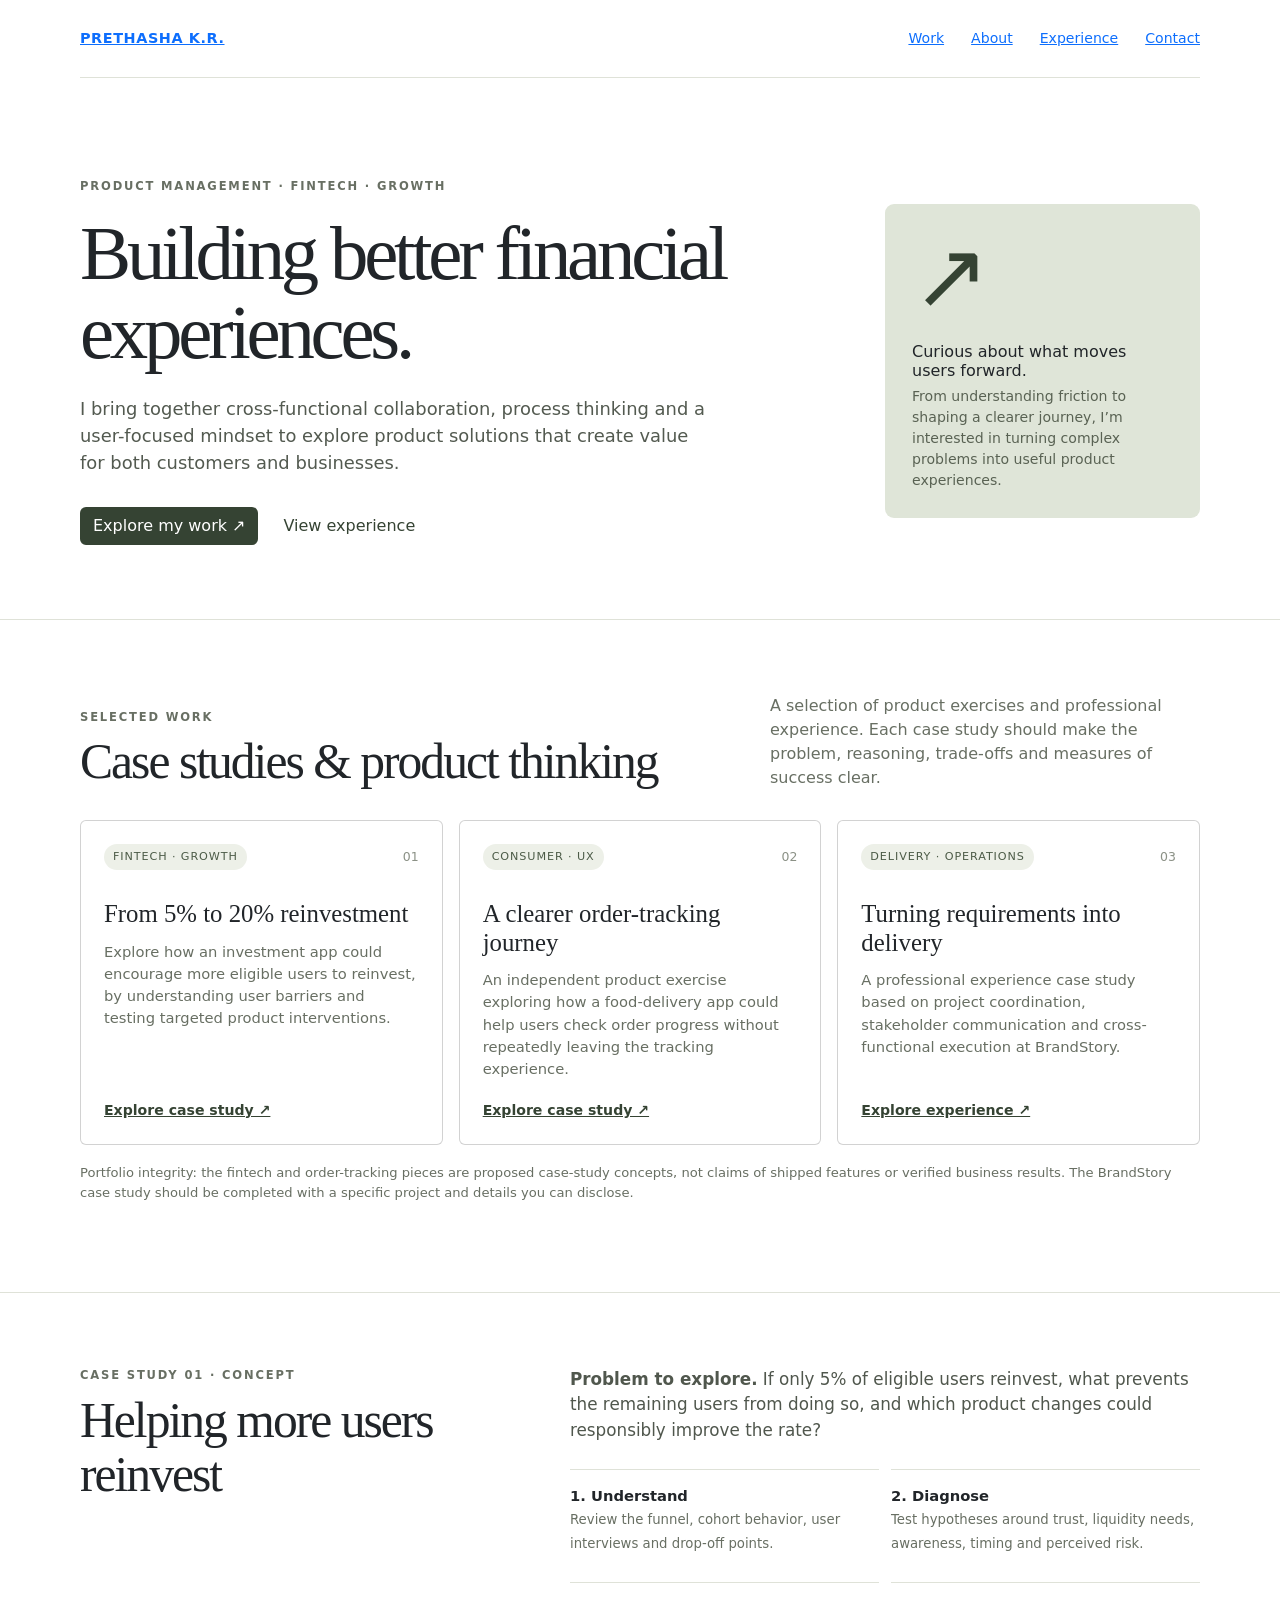
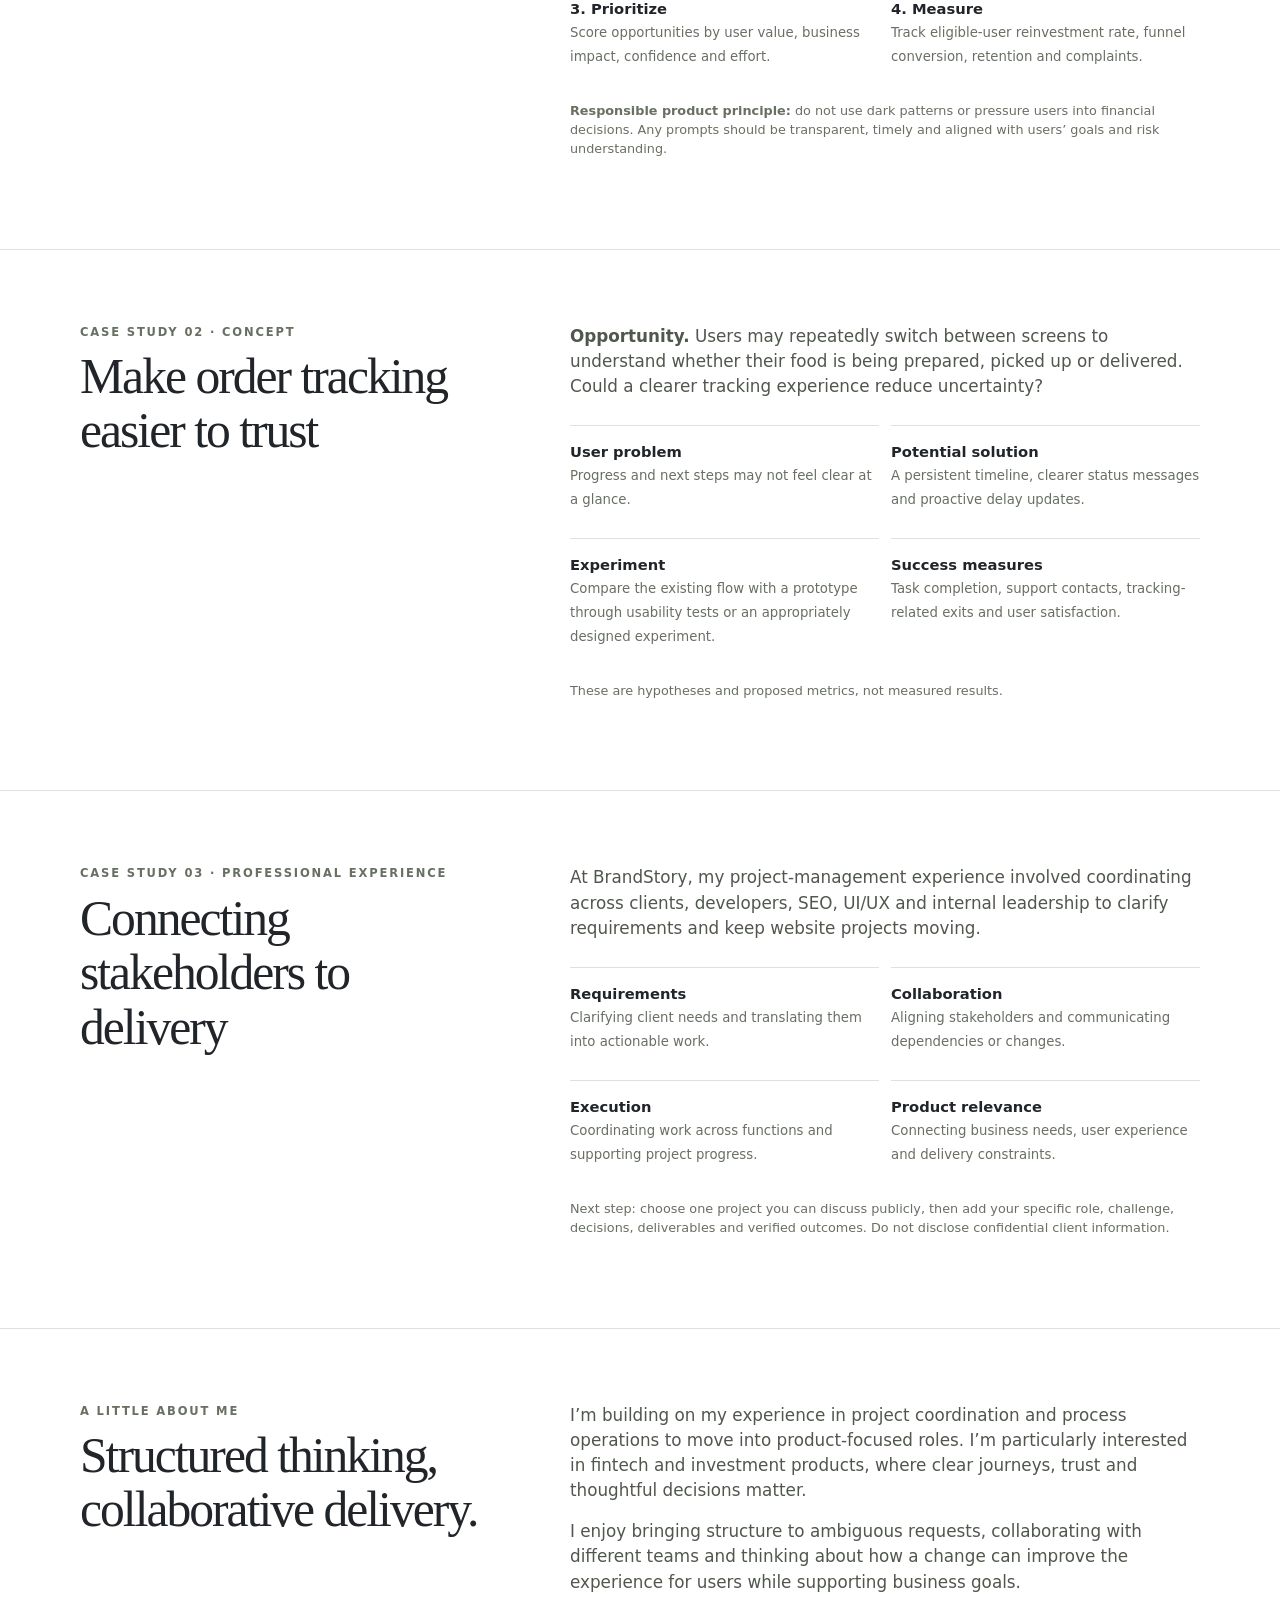
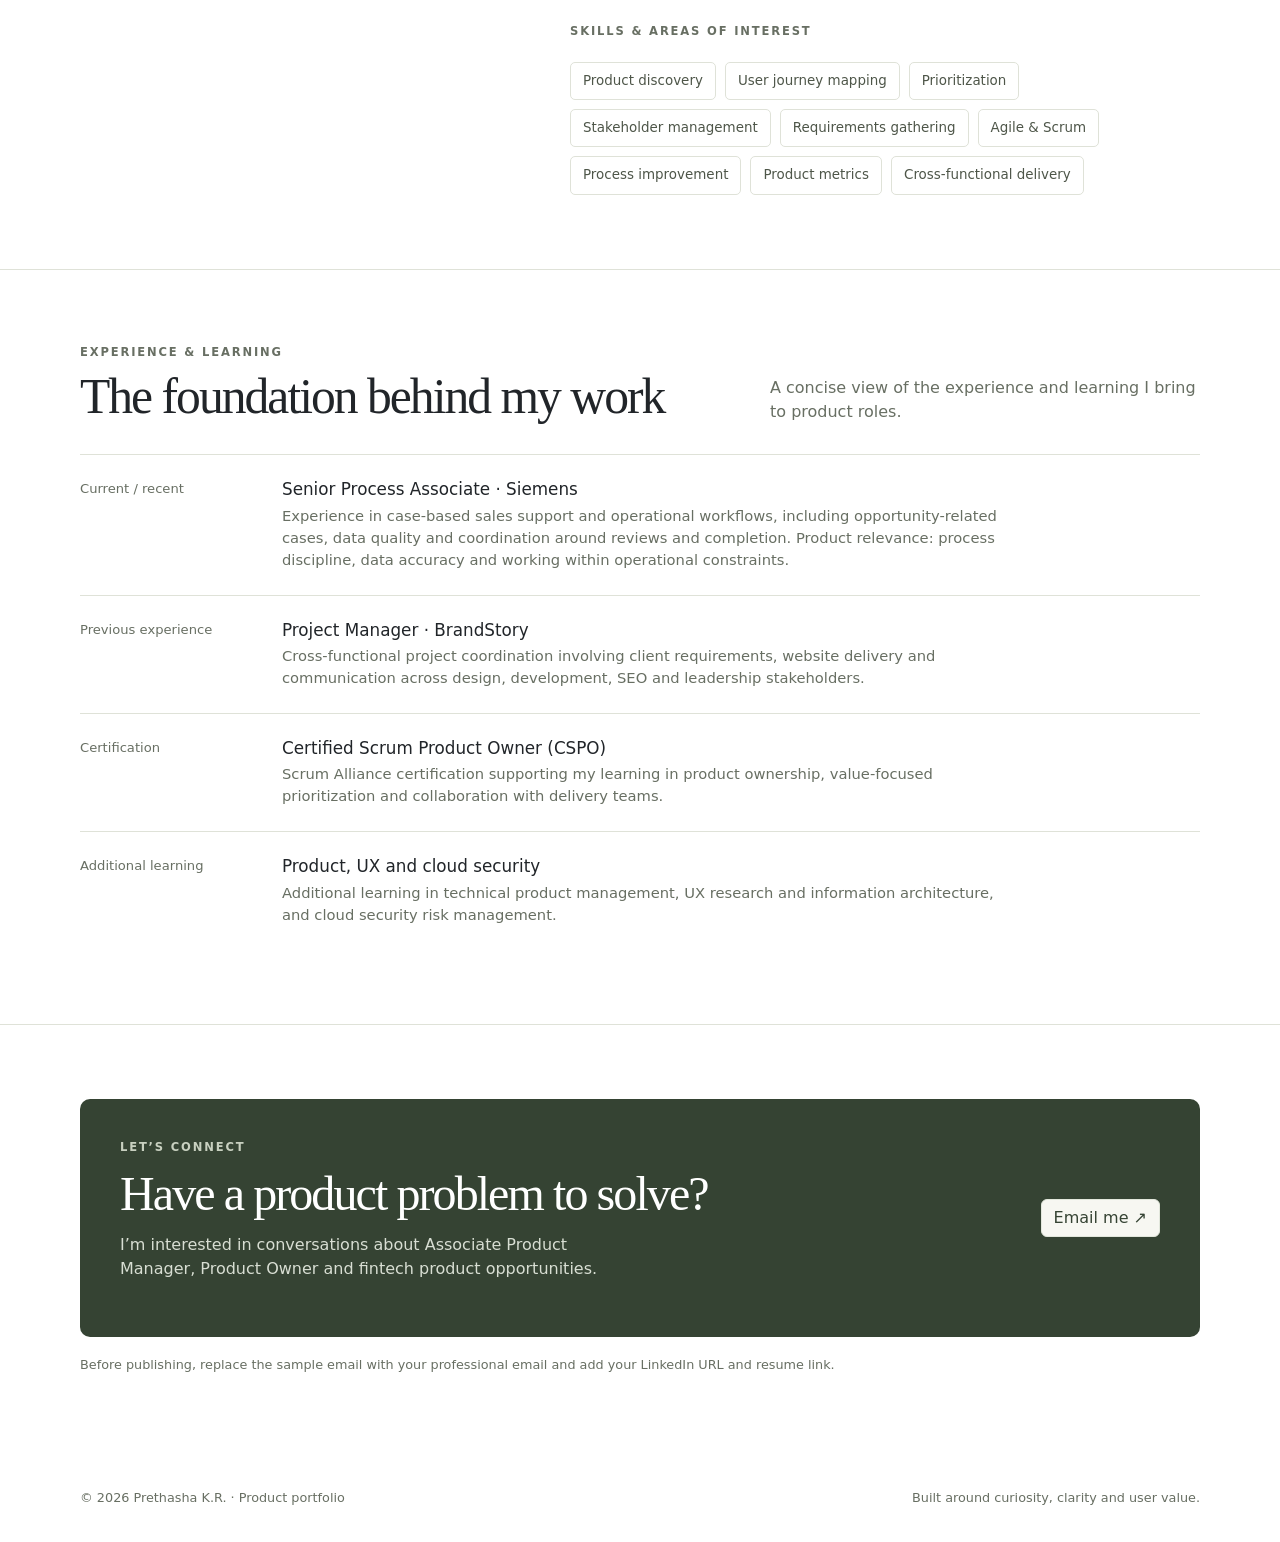
==== index.html @ d4b48f8a "Bootstrap Addition" ====
<!doctype html>
<html lang="en">
<head>
<meta charset="utf-8"><meta name="viewport" content="width=device-width, initial-scale=1">
<meta name="description" content="Prethasha K.R. — Product Management portfolio focused on fintech, investment experiences, and cross-functional delivery.">
<title>K R Prethasha - Product Portfolio</title>
<style>
:root{--paper:#f7f7f2;--ink:#22271f;--muted:#686f63;--line:#dfe2d8;--sage:#dfe5d8;--deep:#354333;--white:#fff;--serif:Georgia,'Times New Roman',serif;--sans:Inter,ui-sans-serif,system-ui,-apple-system,BlinkMacSystemFont,'Segoe UI',sans-serif}
*{box-sizing:border-box}html{scroll-behavior:smooth}body{margin:0;background:var(--paper);color:var(--ink);font-family:var(--sans);line-height:1.6}a{color:inherit;text-decoration:none}.wrap{width:min(1120px,calc(100% - 40px));margin:auto}.nav{height:78px;display:flex;align-items:center;justify-content:space-between;border-bottom:1px solid var(--line)}.brand{font-weight:750;letter-spacing:.04em;font-size:.9rem}.navlinks{display:flex;gap:27px;color:var(--muted);font-size:.88rem}.navlinks a:hover,.textlink:hover{color:var(--deep)}.eyebrow{text-transform:uppercase;letter-spacing:.16em;font-size:.72rem;font-weight:700;color:var(--muted)}.hero{padding:100px 0 74px;display:grid;grid-template-columns:1.4fr .6fr;gap:70px;align-items:center}.hero h1{font-family:var(--serif);font-size:clamp(3rem,6vw,5.6rem);line-height:1.02;letter-spacing:-.055em;font-weight:500;margin:20px 0 24px;max-width:760px}.hero p{font-size:1.12rem;max-width:630px;color:#535a50}.actions{display:flex;gap:12px;flex-wrap:wrap;margin-top:30px}.btn{display:inline-flex;align-items:center;gap:10px;padding:12px 17px;border-radius:5px;border:1px solid var(--deep);font-size:.9rem;font-weight:650}.btn.primary{background:var(--deep);color:white}.btn.secondary{color:var(--deep)}.hero-card{background:var(--sage);padding:27px;border-radius:9px;min-height:270px;display:flex;flex-direction:column;justify-content:space-between}.hero-card .symbol{font-family:var(--serif);font-size:5.8rem;line-height:1;color:var(--deep)}.hero-card h3{font-size:1rem;margin:18px 0 5px}.hero-card p{font-size:.88rem;margin:0;color:#596253}.section{padding:74px 0;border-top:1px solid var(--line)}.section-head{display:flex;justify-content:space-between;align-items:end;gap:30px;margin-bottom:30px}.section h2{font-family:var(--serif);font-size:clamp(2rem,4vw,3.1rem);font-weight:500;letter-spacing:-.04em;line-height:1.1;margin:9px 0 0}.section-intro{max-width:430px;color:var(--muted);margin:0}.cards{display:grid;grid-template-columns:repeat(3,1fr);gap:16px}.card{background:var(--white);border:1px solid var(--line);border-radius:8px;padding:23px;display:flex;flex-direction:column;min-height:300px}.card-top{display:flex;justify-content:space-between;align-items:center;gap:10px}.pill{font-size:.7rem;text-transform:uppercase;letter-spacing:.08em;border-radius:99px;padding:5px 9px;background:#edf0e8;color:#4c5b47}.number{font-size:.78rem;color:#8b9186}.card h3{font-family:var(--serif);font-size:1.55rem;line-height:1.15;font-weight:500;margin:30px 0 12px}.card p{font-size:.92rem;color:var(--muted);margin:0 0 20px}.card .textlink{margin-top:auto;font-size:.88rem;font-weight:700;color:var(--deep)}.note{margin-top:18px;color:var(--muted);font-size:.82rem}.about-grid{display:grid;grid-template-columns:.8fr 1.2fr;gap:70px}.about-copy{font-size:1.05rem;color:#50574d;max-width:700px}.strengths{display:grid;grid-template-columns:repeat(2,1fr);gap:12px;margin-top:26px}.strength{border-top:1px solid var(--line);padding:15px 0}.strength strong{display:block;font-size:.92rem}.strength span{font-size:.83rem;color:var(--muted)}.timeline{display:grid;grid-template-columns:180px 1fr;gap:22px;padding:24px 0;border-top:1px solid var(--line)}.timeline .when{font-size:.82rem;color:var(--muted)}.timeline h3{margin:0 0 5px;font-size:1.05rem}.timeline p{margin:0;color:var(--muted);font-size:.92rem;max-width:720px}.skills{display:flex;flex-wrap:wrap;gap:9px;margin-top:22px}.skill{border:1px solid var(--line);padding:8px 12px;border-radius:5px;background:#fff;font-size:.84rem;color:#4e5649}.contact{background:var(--deep);color:#fff;border-radius:10px;padding:40px;display:flex;align-items:center;justify-content:space-between;gap:25px}.contact .eyebrow{color:#c8d0c0}.contact h2{font-family:var(--serif);font-weight:500;font-size:clamp(2rem,4vw,3rem);line-height:1.1;margin:12px 0}.contact p{color:#d8ded3;max-width:500px}.contact .btn{border-color:#e2e7dc;color:var(--deep);background:#f7f7f2;white-space:nowrap}.footer{display:flex;justify-content:space-between;gap:20px;padding:24px 0 35px;color:var(--muted);font-size:.8rem}.disclaimer{font-size:.8rem;color:var(--muted);margin-top:18px}.mobile-only{display:none}
@media(max-width:800px){.navlinks{gap:13px;font-size:.78rem}.hero{grid-template-columns:1fr;gap:30px;padding:70px 0 55px}.hero-card{min-height:210px}.cards{grid-template-columns:1fr}.card{min-height:240px}.section-head{display:block}.section-intro{margin-top:14px}.about-grid{grid-template-columns:1fr;gap:20px}.timeline{grid-template-columns:1fr;gap:6px}.contact{align-items:flex-start;flex-direction:column;padding:28px}.footer{flex-direction:column}.navlinks a:nth-child(3){display:none}}
@media(max-width:480px){.wrap{width:min(100% - 28px,1120px)}.nav{height:66px}.brand{font-size:.78rem}.navlinks{gap:10px}.navlinks a{font-size:.73rem}.hero h1{font-size:3.2rem}.strengths{grid-template-columns:1fr}.section{padding:55px 0}.hero{padding-top:55px}}
</style>
  <link
  href="https://cdn.jsdelivr.net/npm/bootstrap@5.3.8/dist/css/bootstrap.min.css"
  rel="stylesheet"
>
</head>
<body>
<header class="wrap nav"><a class="brand" href="#home">PRETHASHA K.R.</a><nav class="navlinks" aria-label="Main navigation"><a href="#work">Work</a><a href="#about">About</a><a href="#experience">Experience</a><a href="#contact">Contact</a></nav></header>
<main>
<section class="wrap hero" id="home"><div><div class="eyebrow">Product Management · Fintech · Growth</div><h1>Building better financial experiences.</h1><p>I bring together cross-functional collaboration, process thinking and a user-focused mindset to explore product solutions that create value for both customers and businesses.</p><div class="actions"><a class="btn primary" href="#work">Explore my work <span aria-hidden="true">↗</span></a><a class="btn secondary" href="#experience">View experience</a></div></div><aside class="hero-card"><div class="symbol" aria-hidden="true">↗</div><div><h3>Curious about what moves users forward.</h3><p>From understanding friction to shaping a clearer journey, I’m interested in turning complex problems into useful product experiences.</p></div></aside></section>
<section class="section" id="work"><div class="wrap"><div class="section-head"><div><div class="eyebrow">Selected work</div><h2>Case studies & product thinking</h2></div><p class="section-intro">A selection of product exercises and professional experience. Each case study should make the problem, reasoning, trade-offs and measures of success clear.</p></div><div class="cards">
<article class="card"><div class="card-top"><span class="pill">Fintech · Growth</span><span class="number">01</span></div><h3>From 5% to 20% reinvestment</h3><p>Explore how an investment app could encourage more eligible users to reinvest, by understanding user barriers and testing targeted product interventions.</p><a class="textlink" href="#fintech-case">Explore case study ↗</a></article>
<article class="card"><div class="card-top"><span class="pill">Consumer · UX</span><span class="number">02</span></div><h3>A clearer order-tracking journey</h3><p>An independent product exercise exploring how a food-delivery app could help users check order progress without repeatedly leaving the tracking experience.</p><a class="textlink" href="#swiggy-case">Explore case study ↗</a></article>
<article class="card"><div class="card-top"><span class="pill">Delivery · Operations</span><span class="number">03</span></div><h3>Turning requirements into delivery</h3><p>A professional experience case study based on project coordination, stakeholder communication and cross-functional execution at BrandStory.</p><a class="textlink" href="#brandstory-case">Explore experience ↗</a></article>
</div><p class="note">Portfolio integrity: the fintech and order-tracking pieces are proposed case-study concepts, not claims of shipped features or verified business results. The BrandStory case study should be completed with a specific project and details you can disclose.</p></div></section>
<section class="section" id="fintech-case"><div class="wrap about-grid"><div><div class="eyebrow">Case study 01 · Concept</div><h2>Helping more users reinvest</h2></div><div><p class="about-copy"><strong>Problem to explore.</strong> If only 5% of eligible users reinvest, what prevents the remaining users from doing so, and which product changes could responsibly improve the rate?</p><div class="strengths"><div class="strength"><strong>1. Understand</strong><span>Review the funnel, cohort behavior, user interviews and drop-off points.</span></div><div class="strength"><strong>2. Diagnose</strong><span>Test hypotheses around trust, liquidity needs, awareness, timing and perceived risk.</span></div><div class="strength"><strong>3. Prioritize</strong><span>Score opportunities by user value, business impact, confidence and effort.</span></div><div class="strength"><strong>4. Measure</strong><span>Track eligible-user reinvestment rate, funnel conversion, retention and complaints.</span></div></div><p class="disclaimer"><strong>Responsible product principle:</strong> do not use dark patterns or pressure users into financial decisions. Any prompts should be transparent, timely and aligned with users’ goals and risk understanding.</p></div></div></section>
<section class="section" id="swiggy-case"><div class="wrap about-grid"><div><div class="eyebrow">Case study 02 · Concept</div><h2>Make order tracking easier to trust</h2></div><div><p class="about-copy"><strong>Opportunity.</strong> Users may repeatedly switch between screens to understand whether their food is being prepared, picked up or delivered. Could a clearer tracking experience reduce uncertainty?</p><div class="strengths"><div class="strength"><strong>User problem</strong><span>Progress and next steps may not feel clear at a glance.</span></div><div class="strength"><strong>Potential solution</strong><span>A persistent timeline, clearer status messages and proactive delay updates.</span></div><div class="strength"><strong>Experiment</strong><span>Compare the existing flow with a prototype through usability tests or an appropriately designed experiment.</span></div><div class="strength"><strong>Success measures</strong><span>Task completion, support contacts, tracking-related exits and user satisfaction.</span></div></div><p class="disclaimer">These are hypotheses and proposed metrics, not measured results.</p></div></div></section>
<section class="section" id="brandstory-case"><div class="wrap about-grid"><div><div class="eyebrow">Case study 03 · Professional experience</div><h2>Connecting stakeholders to delivery</h2></div><div><p class="about-copy">At BrandStory, my project-management experience involved coordinating across clients, developers, SEO, UI/UX and internal leadership to clarify requirements and keep website projects moving.</p><div class="strengths"><div class="strength"><strong>Requirements</strong><span>Clarifying client needs and translating them into actionable work.</span></div><div class="strength"><strong>Collaboration</strong><span>Aligning stakeholders and communicating dependencies or changes.</span></div><div class="strength"><strong>Execution</strong><span>Coordinating work across functions and supporting project progress.</span></div><div class="strength"><strong>Product relevance</strong><span>Connecting business needs, user experience and delivery constraints.</span></div></div><p class="disclaimer">Next step: choose one project you can discuss publicly, then add your specific role, challenge, decisions, deliverables and verified outcomes. Do not disclose confidential client information.</p></div></div></section>
<section class="section" id="about"><div class="wrap about-grid"><div><div class="eyebrow">A little about me</div><h2>Structured thinking, collaborative delivery.</h2></div><div><p class="about-copy">I’m building on my experience in project coordination and process operations to move into product-focused roles. I’m particularly interested in fintech and investment products, where clear journeys, trust and thoughtful decisions matter.</p><p class="about-copy">I enjoy bringing structure to ambiguous requests, collaborating with different teams and thinking about how a change can improve the experience for users while supporting business goals.</p><div class="eyebrow" style="margin-top:28px">Skills & areas of interest</div><div class="skills"><span class="skill">Product discovery</span><span class="skill">User journey mapping</span><span class="skill">Prioritization</span><span class="skill">Stakeholder management</span><span class="skill">Requirements gathering</span><span class="skill">Agile & Scrum</span><span class="skill">Process improvement</span><span class="skill">Product metrics</span><span class="skill">Cross-functional delivery</span></div></div></div></section>
<section class="section" id="experience"><div class="wrap"><div class="section-head"><div><div class="eyebrow">Experience & learning</div><h2>The foundation behind my work</h2></div><p class="section-intro">A concise view of the experience and learning I bring to product roles.</p></div><div class="timeline"><div class="when">Current / recent</div><div><h3>Senior Process Associate · Siemens</h3><p>Experience in case-based sales support and operational workflows, including opportunity-related cases, data quality and coordination around reviews and completion. Product relevance: process discipline, data accuracy and working within operational constraints.</p></div></div><div class="timeline"><div class="when">Previous experience</div><div><h3>Project Manager · BrandStory</h3><p>Cross-functional project coordination involving client requirements, website delivery and communication across design, development, SEO and leadership stakeholders.</p></div></div><div class="timeline"><div class="when">Certification</div><div><h3>Certified Scrum Product Owner (CSPO)</h3><p>Scrum Alliance certification supporting my learning in product ownership, value-focused prioritization and collaboration with delivery teams.</p></div></div><div class="timeline"><div class="when">Additional learning</div><div><h3>Product, UX and cloud security</h3><p>Additional learning in technical product management, UX research and information architecture, and cloud security risk management.</p></div></div></div></section>
<section class="section" id="contact"><div class="wrap"><div class="contact"><div><div class="eyebrow">Let’s connect</div><h2>Have a product problem to solve?</h2><p>I’m interested in conversations about Associate Product Manager, Product Owner and fintech product opportunities.</p></div><a class="btn" href="mailto:YOUR.EMAIL@example.com">Email me ↗</a></div><p class="disclaimer">Before publishing, replace the sample email with your professional email and add your LinkedIn URL and resume link.</p></div></section>
</main><footer class="wrap footer"><span>© 2026 Prethasha K.R. · Product portfolio</span><span>Built around curiosity, clarity and user value.</span></footer>
<script src="https://cdn.jsdelivr.net/npm/bootstrap@5.3.8/dist/js/bootstrap.bundle.min.js"></script>
</body></html>
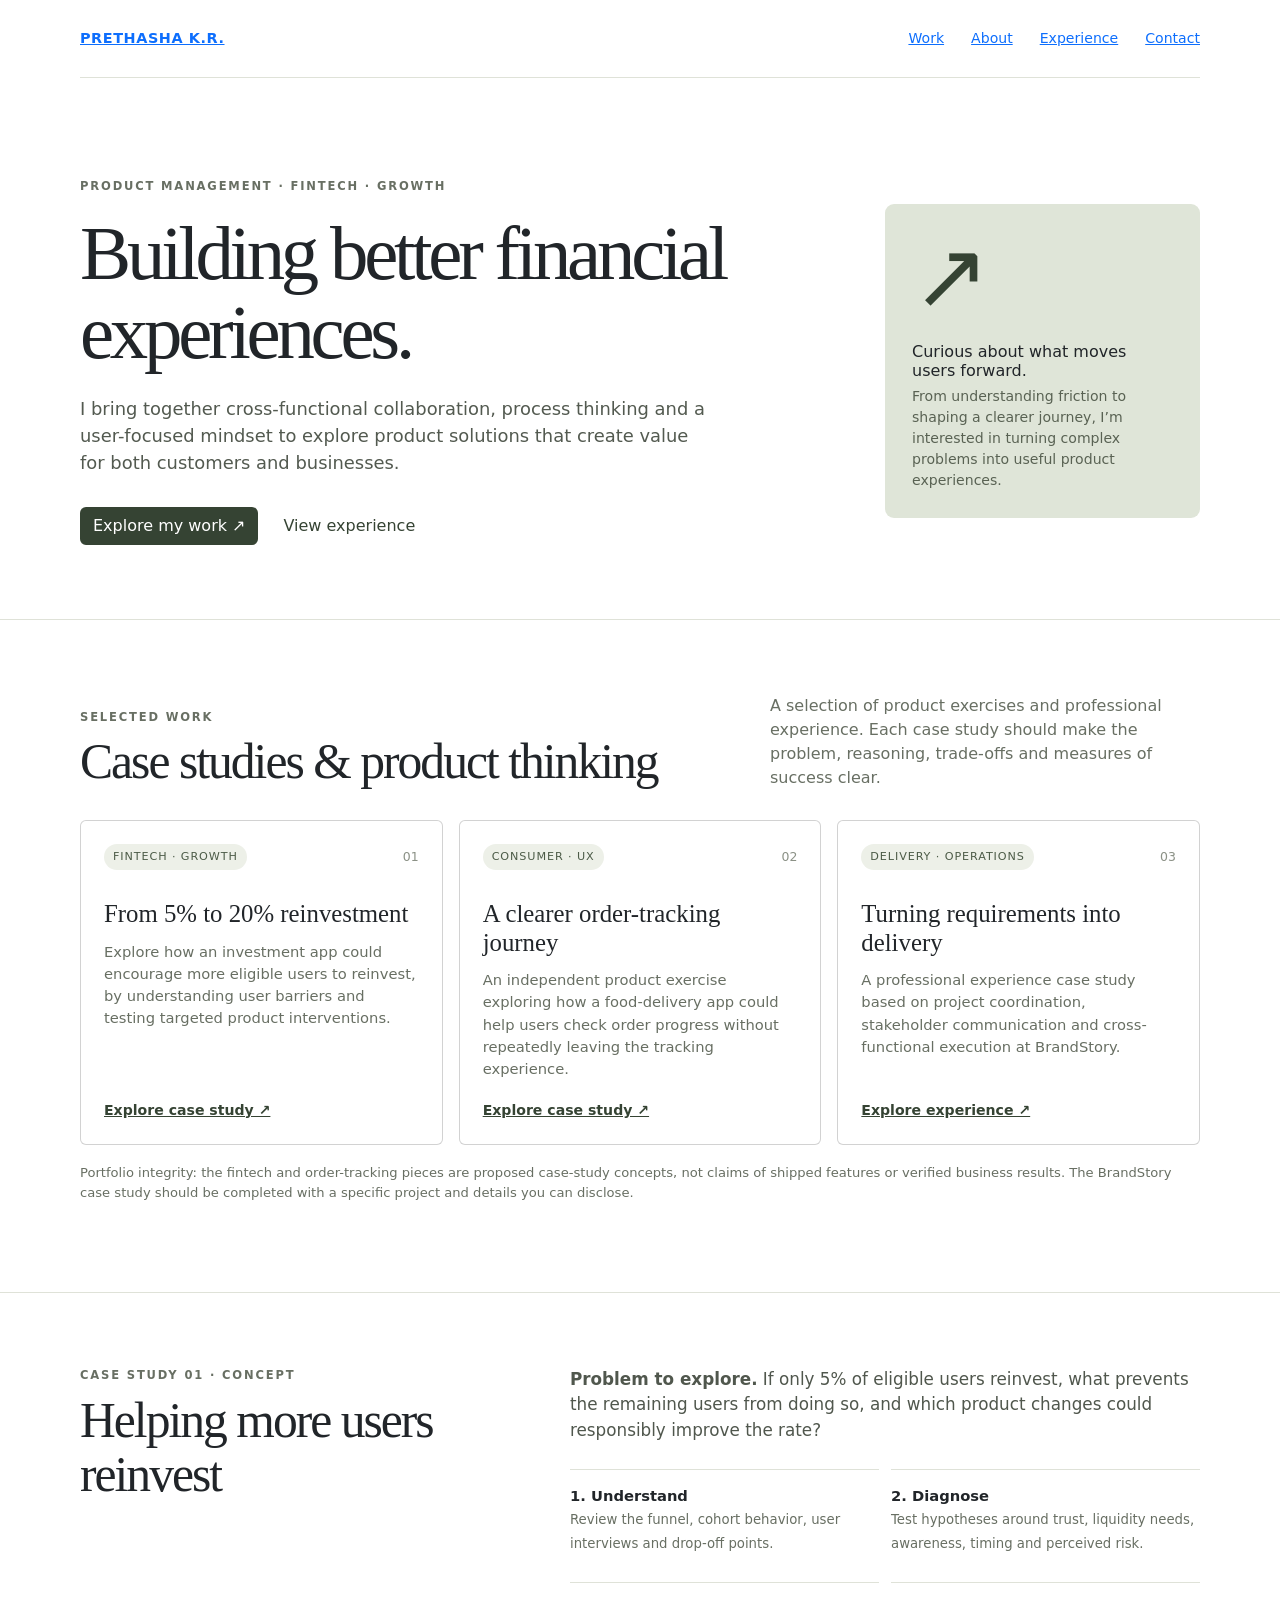
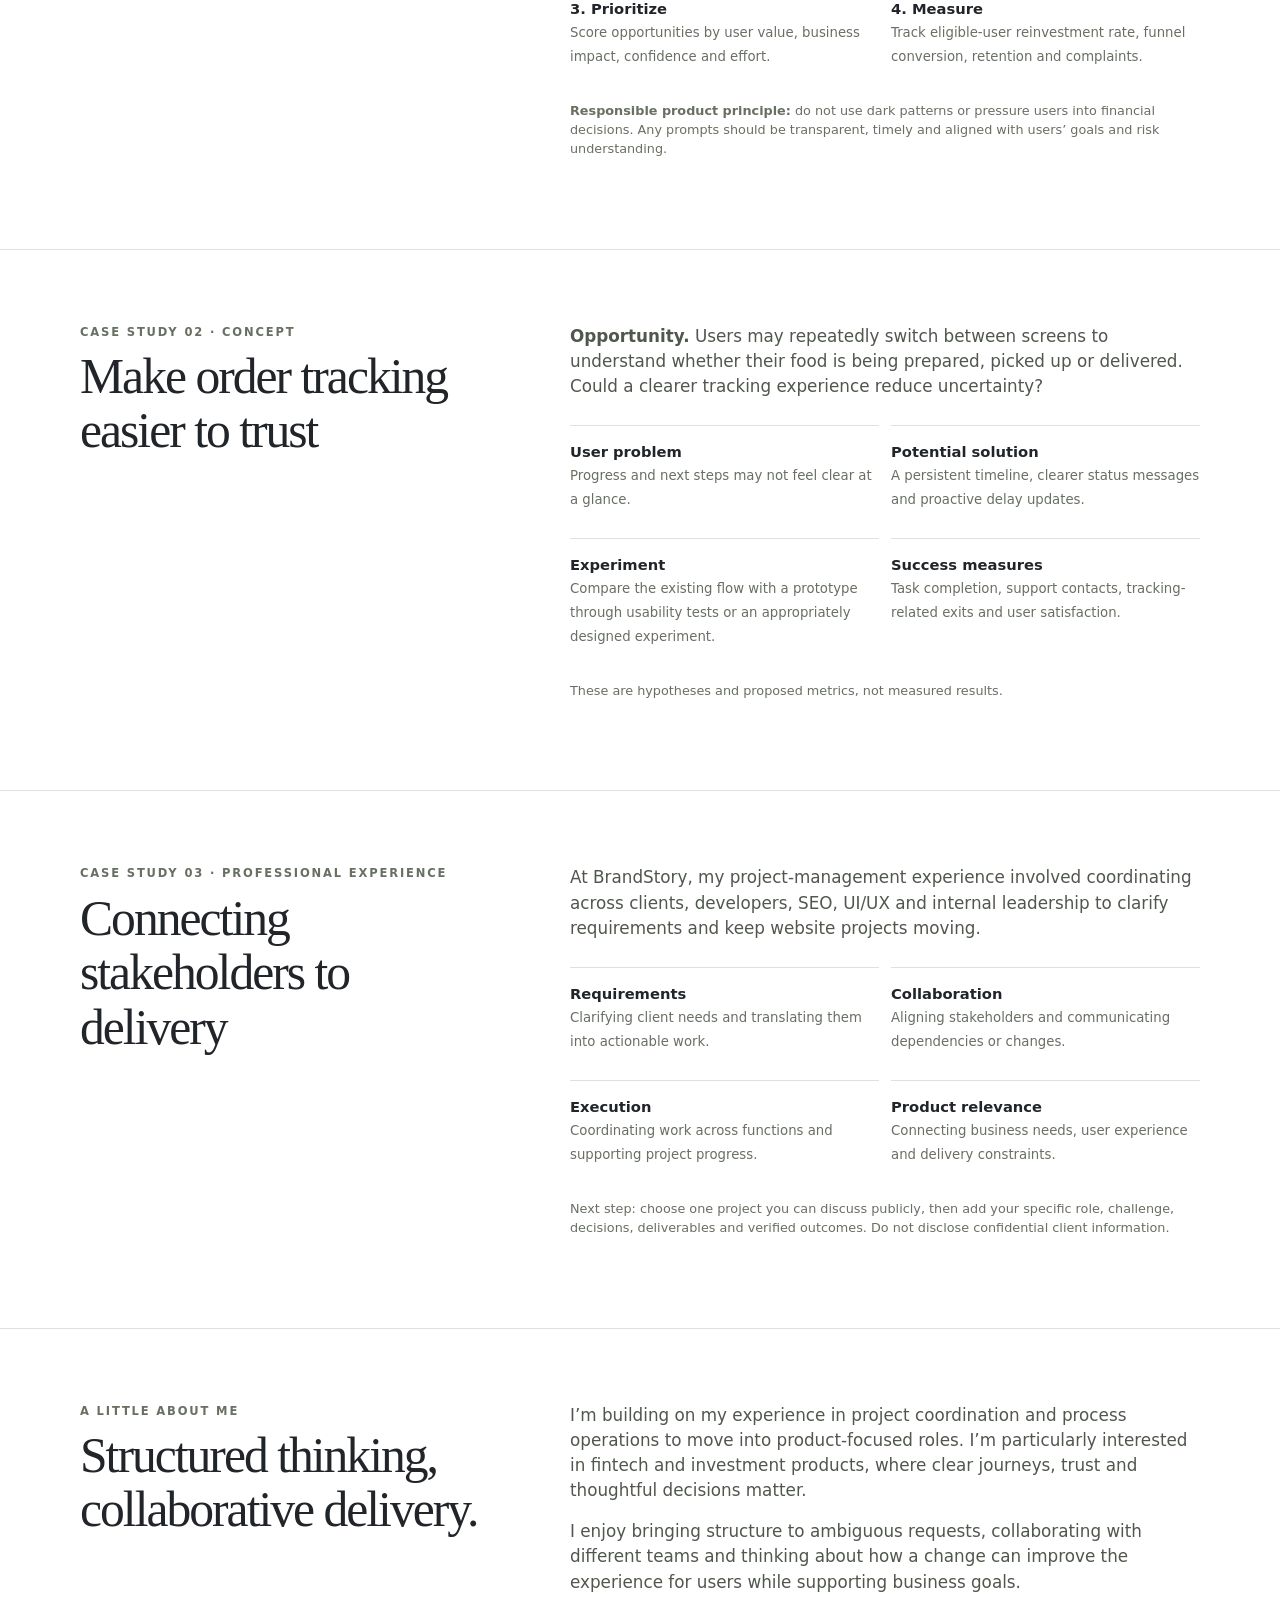
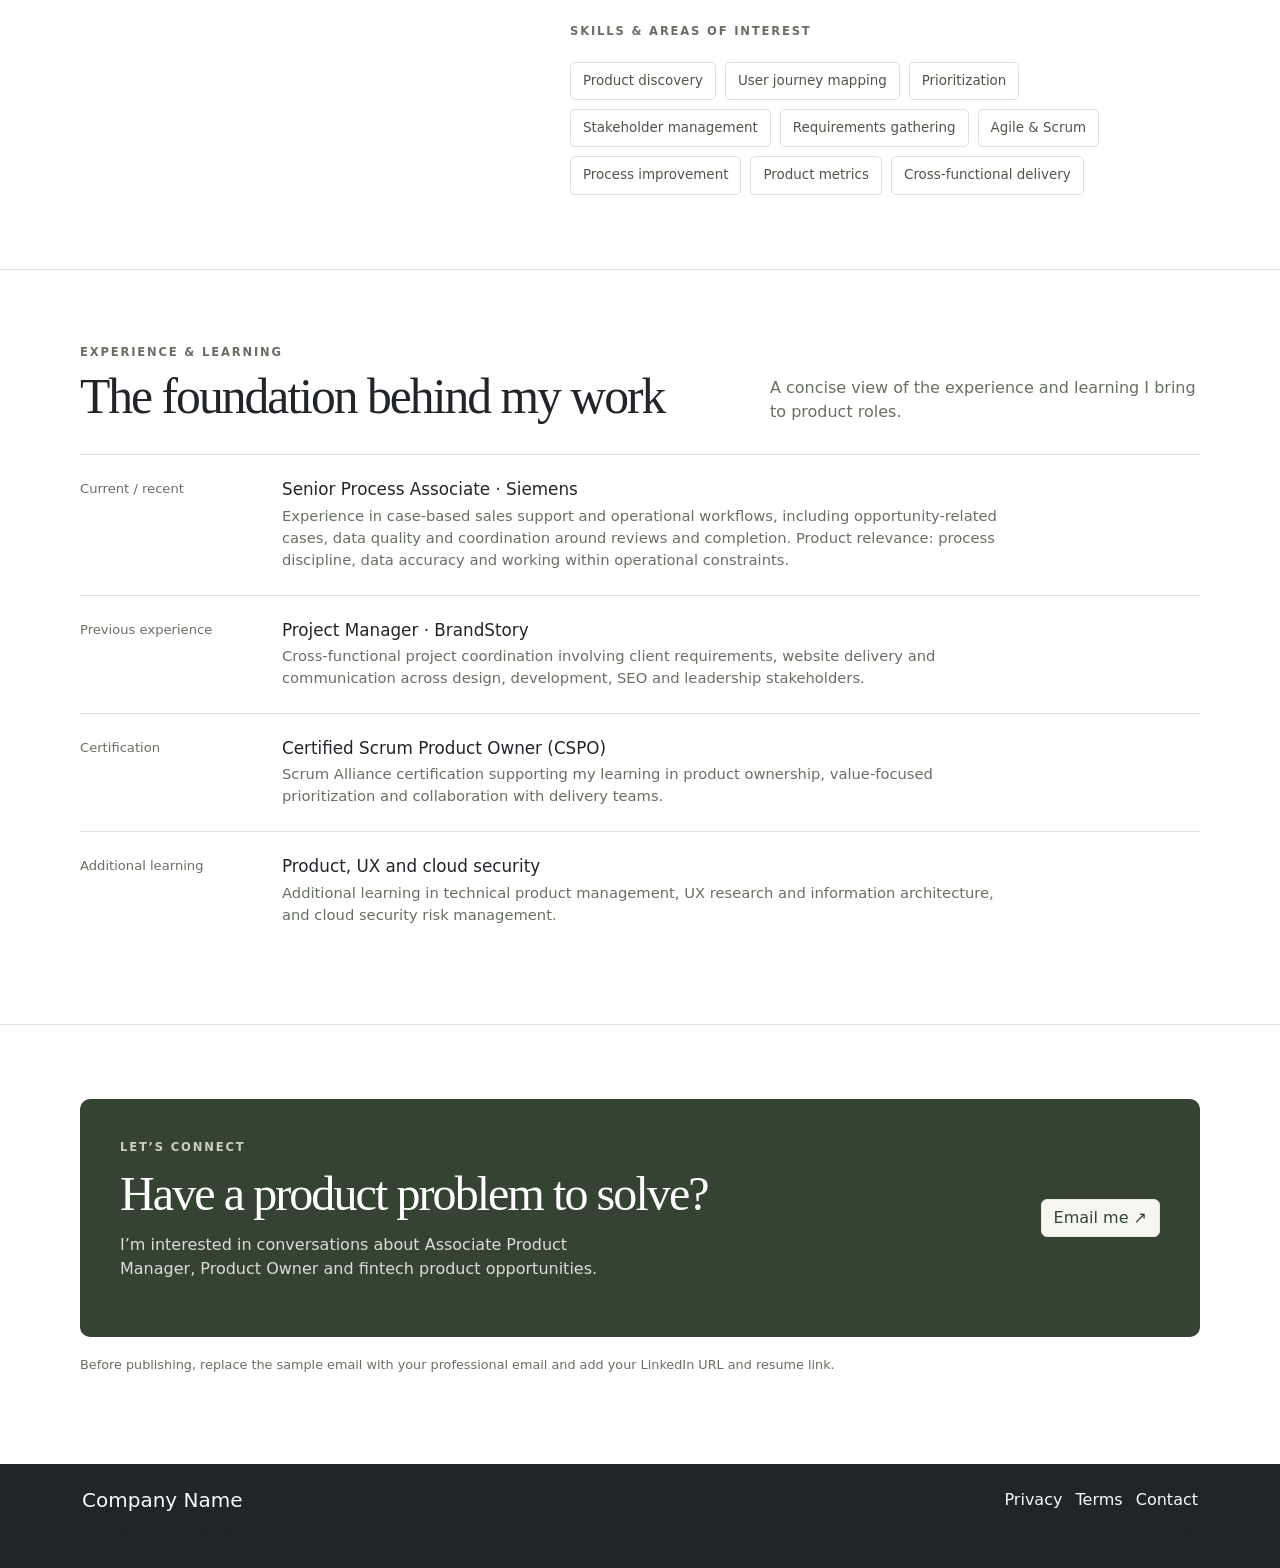
==== commit 8c5170ad: "Foot Addition" ====
--- a/index.html
+++ b/index.html
@@ -2,7 +2,7 @@
 <html lang="en">
 <head>
 <meta charset="utf-8"><meta name="viewport" content="width=device-width, initial-scale=1">
-<meta name="description" content="Prethasha K.R. — Product Management portfolio focused on fintech, investment experiences, and cross-functional delivery.">
+<meta name="description" content="Prethasha K.R. — Product Management portfolio focused on product improvement.">
 <title>K R Prethasha - Product Portfolio</title>
 <style>
 :root{--paper:#f7f7f2;--ink:#22271f;--muted:#686f63;--line:#dfe2d8;--sage:#dfe5d8;--deep:#354333;--white:#fff;--serif:Georgia,'Times New Roman',serif;--sans:Inter,ui-sans-serif,system-ui,-apple-system,BlinkMacSystemFont,'Segoe UI',sans-serif}
@@ -30,6 +30,26 @@
 <section class="section" id="about"><div class="wrap about-grid"><div><div class="eyebrow">A little about me</div><h2>Structured thinking, collaborative delivery.</h2></div><div><p class="about-copy">I’m building on my experience in project coordination and process operations to move into product-focused roles. I’m particularly interested in fintech and investment products, where clear journeys, trust and thoughtful decisions matter.</p><p class="about-copy">I enjoy bringing structure to ambiguous requests, collaborating with different teams and thinking about how a change can improve the experience for users while supporting business goals.</p><div class="eyebrow" style="margin-top:28px">Skills & areas of interest</div><div class="skills"><span class="skill">Product discovery</span><span class="skill">User journey mapping</span><span class="skill">Prioritization</span><span class="skill">Stakeholder management</span><span class="skill">Requirements gathering</span><span class="skill">Agile & Scrum</span><span class="skill">Process improvement</span><span class="skill">Product metrics</span><span class="skill">Cross-functional delivery</span></div></div></div></section>
 <section class="section" id="experience"><div class="wrap"><div class="section-head"><div><div class="eyebrow">Experience & learning</div><h2>The foundation behind my work</h2></div><p class="section-intro">A concise view of the experience and learning I bring to product roles.</p></div><div class="timeline"><div class="when">Current / recent</div><div><h3>Senior Process Associate · Siemens</h3><p>Experience in case-based sales support and operational workflows, including opportunity-related cases, data quality and coordination around reviews and completion. Product relevance: process discipline, data accuracy and working within operational constraints.</p></div></div><div class="timeline"><div class="when">Previous experience</div><div><h3>Project Manager · BrandStory</h3><p>Cross-functional project coordination involving client requirements, website delivery and communication across design, development, SEO and leadership stakeholders.</p></div></div><div class="timeline"><div class="when">Certification</div><div><h3>Certified Scrum Product Owner (CSPO)</h3><p>Scrum Alliance certification supporting my learning in product ownership, value-focused prioritization and collaboration with delivery teams.</p></div></div><div class="timeline"><div class="when">Additional learning</div><div><h3>Product, UX and cloud security</h3><p>Additional learning in technical product management, UX research and information architecture, and cloud security risk management.</p></div></div></div></section>
 <section class="section" id="contact"><div class="wrap"><div class="contact"><div><div class="eyebrow">Let’s connect</div><h2>Have a product problem to solve?</h2><p>I’m interested in conversations about Associate Product Manager, Product Owner and fintech product opportunities.</p></div><a class="btn" href="mailto:YOUR.EMAIL@example.com">Email me ↗</a></div><p class="disclaimer">Before publishing, replace the sample email with your professional email and add your LinkedIn URL and resume link.</p></div></section>
-</main><footer class="wrap footer"><span>© 2026 Prethasha K.R. · Product portfolio</span><span>Built around curiosity, clarity and user value.</span></footer>
+</main>
+  <footer class="bg-dark text-light py-4 mt-auto">
+  <div class="container">
+    <div class="row">
+      <div class="col-md-6">
+        <h5>Company Name</h5>
+        <p class="text-muted mb-0">Building clean web interfaces with Bootstrap utilities.</p>
+      </div>
+      <div class="col-md-6 text-md-end">
+        <ul class="list-inline mb-0">
+          <li class="list-inline-item"><a href="#" class="text-light text-decoration-none">Privacy</a></li>
+          <li class="list-inline-item"><a href="#" class="text-light text-decoration-none">Terms</a></li>
+          <li class="list-inline-item"><a href="#" class="text-light text-decoration-none">Contact</a></li>
+        </ul>
+        <p class="text-muted mt-2 mb-0">&copy; 2026 Company. All rights reserved.</p>
+      </div>
+    </div>
+  </div>
+</footer>
+
+  <!--<footer class="wrap footer"><span>© 2026 Prethasha K.R. · Product portfolio</span><span>Built around curiosity, clarity and user value.</span></footer> -->
 <script src="https://cdn.jsdelivr.net/npm/bootstrap@5.3.8/dist/js/bootstrap.bundle.min.js"></script>
 </body></html>
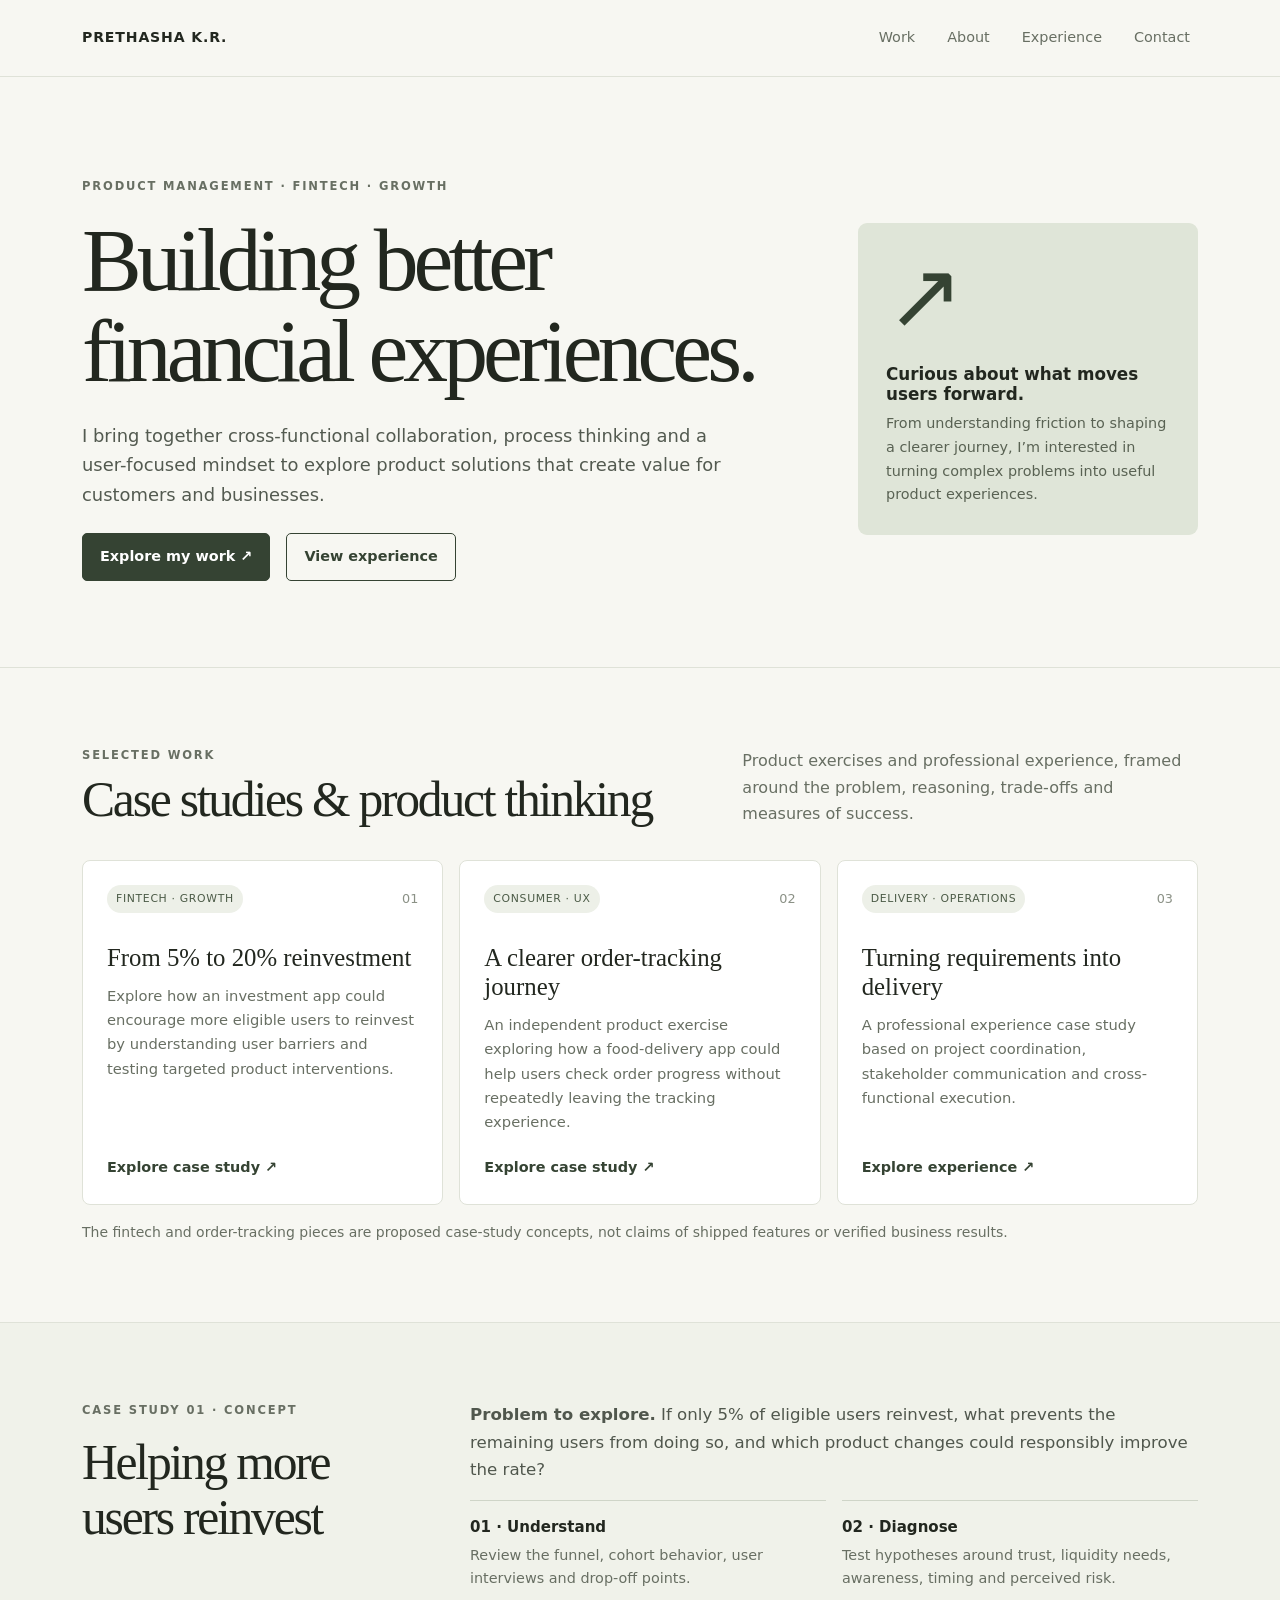
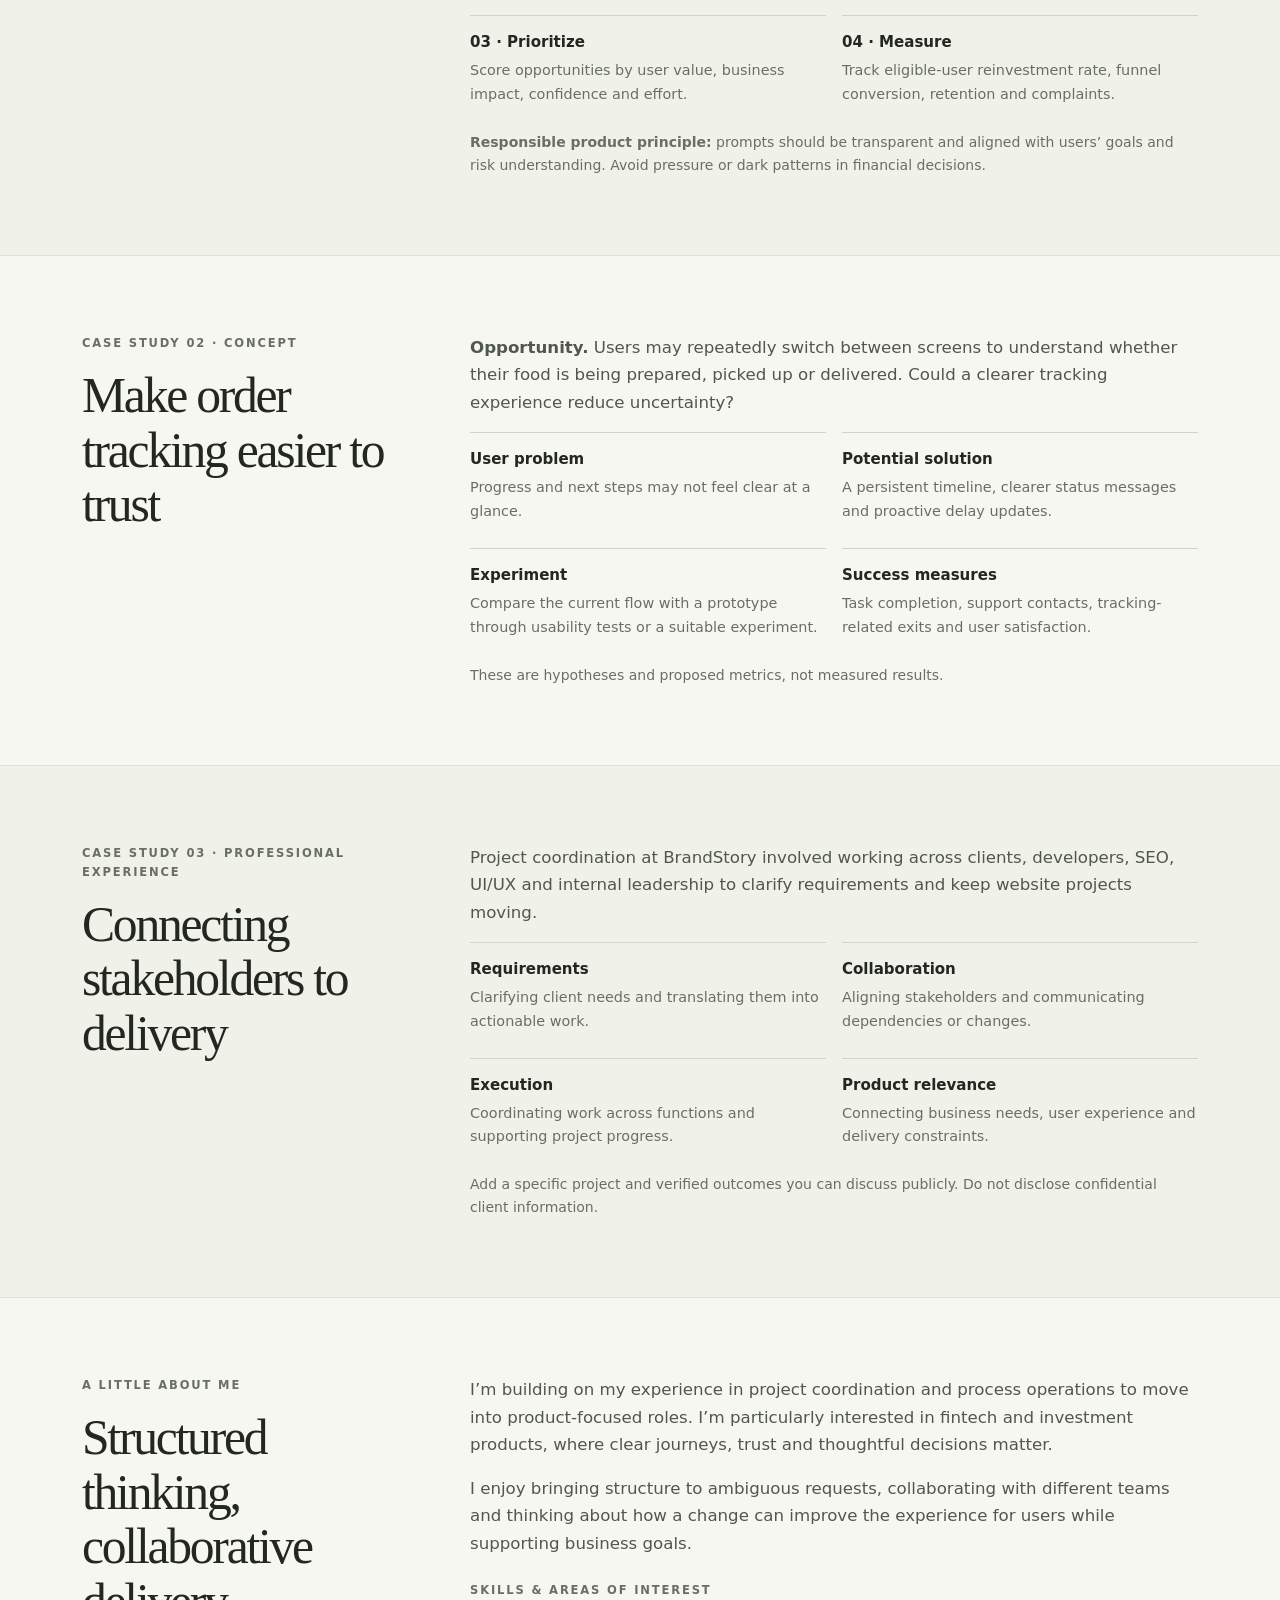
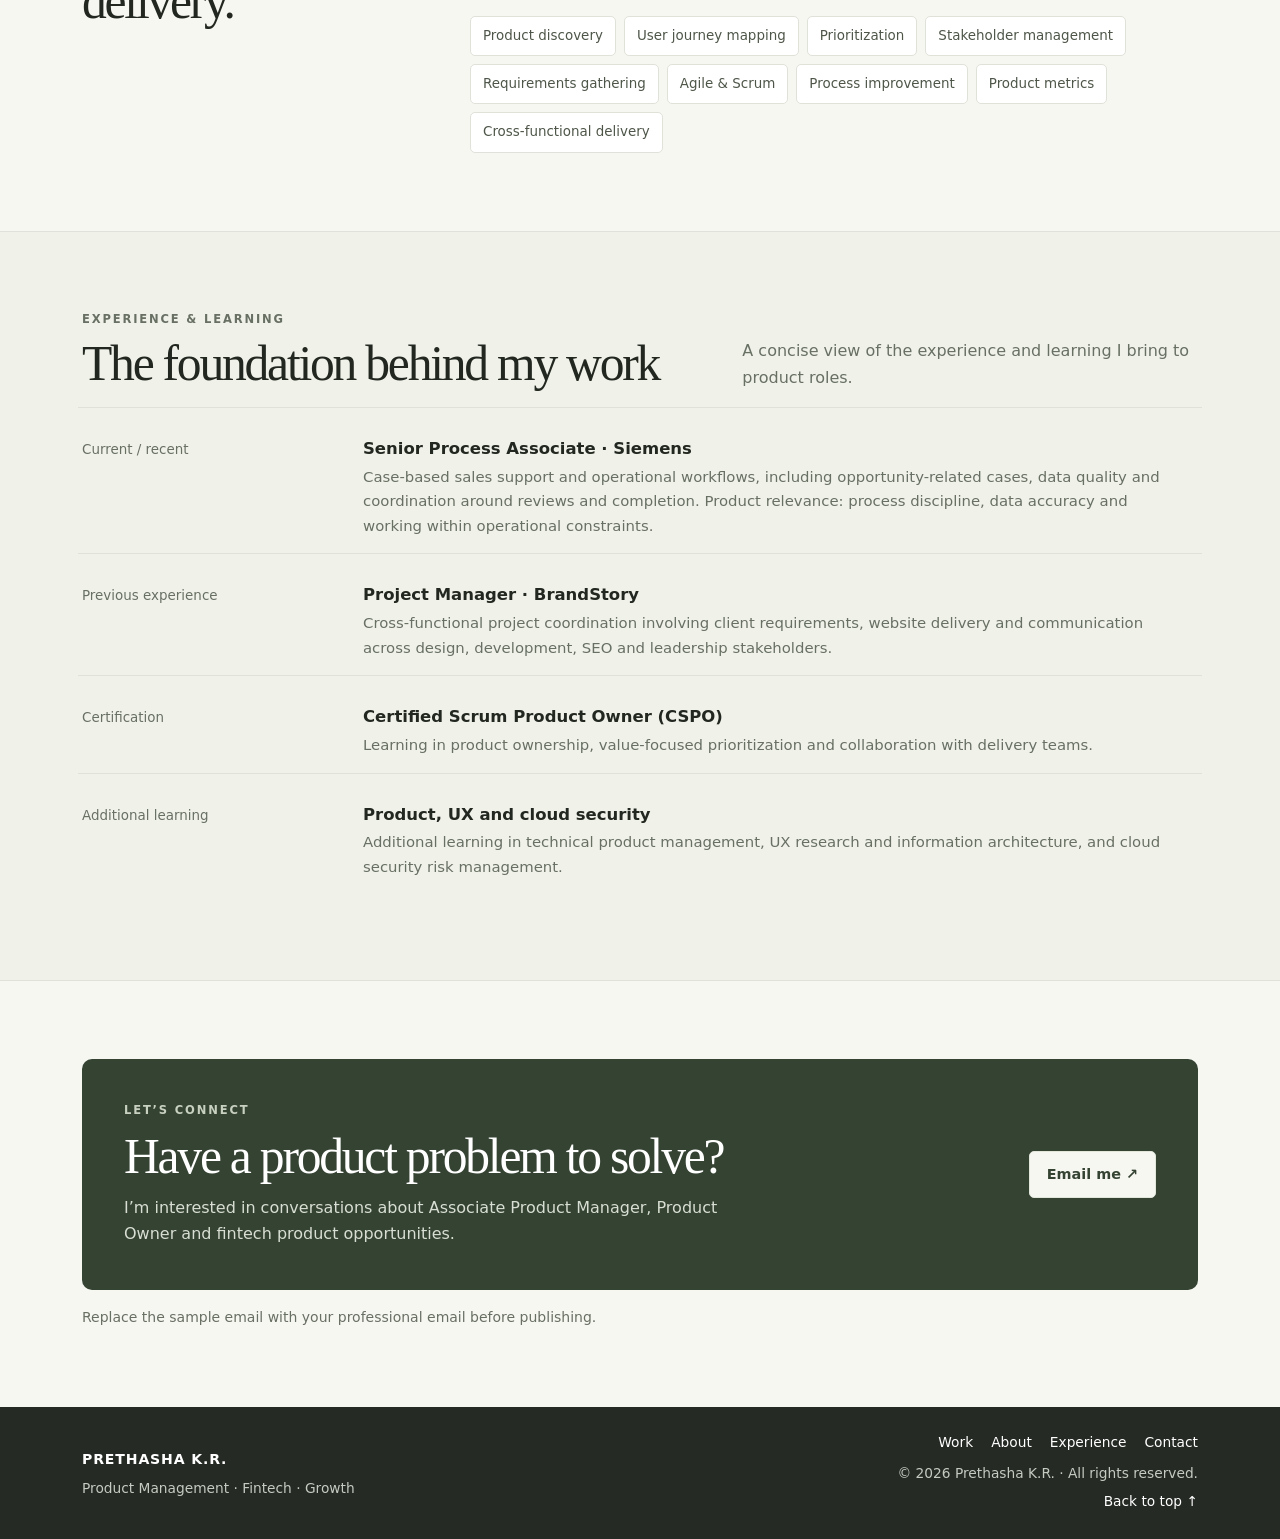
==== commit 4fabb057: "Add files via upload" ====
--- a/index.html
+++ b/index.html
@@ -1,55 +1,52 @@
 <!doctype html>
 <html lang="en">
 <head>
-<meta charset="utf-8"><meta name="viewport" content="width=device-width, initial-scale=1">
-<meta name="description" content="Prethasha K.R. — Product Management portfolio focused on product improvement.">
-<title>K R Prethasha - Product Portfolio</title>
-<style>
-:root{--paper:#f7f7f2;--ink:#22271f;--muted:#686f63;--line:#dfe2d8;--sage:#dfe5d8;--deep:#354333;--white:#fff;--serif:Georgia,'Times New Roman',serif;--sans:Inter,ui-sans-serif,system-ui,-apple-system,BlinkMacSystemFont,'Segoe UI',sans-serif}
-*{box-sizing:border-box}html{scroll-behavior:smooth}body{margin:0;background:var(--paper);color:var(--ink);font-family:var(--sans);line-height:1.6}a{color:inherit;text-decoration:none}.wrap{width:min(1120px,calc(100% - 40px));margin:auto}.nav{height:78px;display:flex;align-items:center;justify-content:space-between;border-bottom:1px solid var(--line)}.brand{font-weight:750;letter-spacing:.04em;font-size:.9rem}.navlinks{display:flex;gap:27px;color:var(--muted);font-size:.88rem}.navlinks a:hover,.textlink:hover{color:var(--deep)}.eyebrow{text-transform:uppercase;letter-spacing:.16em;font-size:.72rem;font-weight:700;color:var(--muted)}.hero{padding:100px 0 74px;display:grid;grid-template-columns:1.4fr .6fr;gap:70px;align-items:center}.hero h1{font-family:var(--serif);font-size:clamp(3rem,6vw,5.6rem);line-height:1.02;letter-spacing:-.055em;font-weight:500;margin:20px 0 24px;max-width:760px}.hero p{font-size:1.12rem;max-width:630px;color:#535a50}.actions{display:flex;gap:12px;flex-wrap:wrap;margin-top:30px}.btn{display:inline-flex;align-items:center;gap:10px;padding:12px 17px;border-radius:5px;border:1px solid var(--deep);font-size:.9rem;font-weight:650}.btn.primary{background:var(--deep);color:white}.btn.secondary{color:var(--deep)}.hero-card{background:var(--sage);padding:27px;border-radius:9px;min-height:270px;display:flex;flex-direction:column;justify-content:space-between}.hero-card .symbol{font-family:var(--serif);font-size:5.8rem;line-height:1;color:var(--deep)}.hero-card h3{font-size:1rem;margin:18px 0 5px}.hero-card p{font-size:.88rem;margin:0;color:#596253}.section{padding:74px 0;border-top:1px solid var(--line)}.section-head{display:flex;justify-content:space-between;align-items:end;gap:30px;margin-bottom:30px}.section h2{font-family:var(--serif);font-size:clamp(2rem,4vw,3.1rem);font-weight:500;letter-spacing:-.04em;line-height:1.1;margin:9px 0 0}.section-intro{max-width:430px;color:var(--muted);margin:0}.cards{display:grid;grid-template-columns:repeat(3,1fr);gap:16px}.card{background:var(--white);border:1px solid var(--line);border-radius:8px;padding:23px;display:flex;flex-direction:column;min-height:300px}.card-top{display:flex;justify-content:space-between;align-items:center;gap:10px}.pill{font-size:.7rem;text-transform:uppercase;letter-spacing:.08em;border-radius:99px;padding:5px 9px;background:#edf0e8;color:#4c5b47}.number{font-size:.78rem;color:#8b9186}.card h3{font-family:var(--serif);font-size:1.55rem;line-height:1.15;font-weight:500;margin:30px 0 12px}.card p{font-size:.92rem;color:var(--muted);margin:0 0 20px}.card .textlink{margin-top:auto;font-size:.88rem;font-weight:700;color:var(--deep)}.note{margin-top:18px;color:var(--muted);font-size:.82rem}.about-grid{display:grid;grid-template-columns:.8fr 1.2fr;gap:70px}.about-copy{font-size:1.05rem;color:#50574d;max-width:700px}.strengths{display:grid;grid-template-columns:repeat(2,1fr);gap:12px;margin-top:26px}.strength{border-top:1px solid var(--line);padding:15px 0}.strength strong{display:block;font-size:.92rem}.strength span{font-size:.83rem;color:var(--muted)}.timeline{display:grid;grid-template-columns:180px 1fr;gap:22px;padding:24px 0;border-top:1px solid var(--line)}.timeline .when{font-size:.82rem;color:var(--muted)}.timeline h3{margin:0 0 5px;font-size:1.05rem}.timeline p{margin:0;color:var(--muted);font-size:.92rem;max-width:720px}.skills{display:flex;flex-wrap:wrap;gap:9px;margin-top:22px}.skill{border:1px solid var(--line);padding:8px 12px;border-radius:5px;background:#fff;font-size:.84rem;color:#4e5649}.contact{background:var(--deep);color:#fff;border-radius:10px;padding:40px;display:flex;align-items:center;justify-content:space-between;gap:25px}.contact .eyebrow{color:#c8d0c0}.contact h2{font-family:var(--serif);font-weight:500;font-size:clamp(2rem,4vw,3rem);line-height:1.1;margin:12px 0}.contact p{color:#d8ded3;max-width:500px}.contact .btn{border-color:#e2e7dc;color:var(--deep);background:#f7f7f2;white-space:nowrap}.footer{display:flex;justify-content:space-between;gap:20px;padding:24px 0 35px;color:var(--muted);font-size:.8rem}.disclaimer{font-size:.8rem;color:var(--muted);margin-top:18px}.mobile-only{display:none}
-@media(max-width:800px){.navlinks{gap:13px;font-size:.78rem}.hero{grid-template-columns:1fr;gap:30px;padding:70px 0 55px}.hero-card{min-height:210px}.cards{grid-template-columns:1fr}.card{min-height:240px}.section-head{display:block}.section-intro{margin-top:14px}.about-grid{grid-template-columns:1fr;gap:20px}.timeline{grid-template-columns:1fr;gap:6px}.contact{align-items:flex-start;flex-direction:column;padding:28px}.footer{flex-direction:column}.navlinks a:nth-child(3){display:none}}
-@media(max-width:480px){.wrap{width:min(100% - 28px,1120px)}.nav{height:66px}.brand{font-size:.78rem}.navlinks{gap:10px}.navlinks a{font-size:.73rem}.hero h1{font-size:3.2rem}.strengths{grid-template-columns:1fr}.section{padding:55px 0}.hero{padding-top:55px}}
-</style>
-  <link
-  href="https://cdn.jsdelivr.net/npm/bootstrap@5.3.8/dist/css/bootstrap.min.css"
-  rel="stylesheet"
->
+  <meta charset="utf-8">
+  <meta name="viewport" content="width=device-width, initial-scale=1">
+  <meta name="description" content="Prethasha K.R. — Product Management portfolio focused on fintech, product improvement and user experience.">
+  <title>Prethasha K.R. | Product Portfolio</title>
+  <link href="https://cdn.jsdelivr.net/npm/bootstrap@5.3.8/dist/css/bootstrap.min.css" rel="stylesheet">
+  <link href="style.css" rel="stylesheet">
 </head>
-<body>
-<header class="wrap nav"><a class="brand" href="#home">PRETHASHA K.R.</a><nav class="navlinks" aria-label="Main navigation"><a href="#work">Work</a><a href="#about">About</a><a href="#experience">Experience</a><a href="#contact">Contact</a></nav></header>
-<main>
-<section class="wrap hero" id="home"><div><div class="eyebrow">Product Management · Fintech · Growth</div><h1>Building better financial experiences.</h1><p>I bring together cross-functional collaboration, process thinking and a user-focused mindset to explore product solutions that create value for both customers and businesses.</p><div class="actions"><a class="btn primary" href="#work">Explore my work <span aria-hidden="true">↗</span></a><a class="btn secondary" href="#experience">View experience</a></div></div><aside class="hero-card"><div class="symbol" aria-hidden="true">↗</div><div><h3>Curious about what moves users forward.</h3><p>From understanding friction to shaping a clearer journey, I’m interested in turning complex problems into useful product experiences.</p></div></aside></section>
-<section class="section" id="work"><div class="wrap"><div class="section-head"><div><div class="eyebrow">Selected work</div><h2>Case studies & product thinking</h2></div><p class="section-intro">A selection of product exercises and professional experience. Each case study should make the problem, reasoning, trade-offs and measures of success clear.</p></div><div class="cards">
-<article class="card"><div class="card-top"><span class="pill">Fintech · Growth</span><span class="number">01</span></div><h3>From 5% to 20% reinvestment</h3><p>Explore how an investment app could encourage more eligible users to reinvest, by understanding user barriers and testing targeted product interventions.</p><a class="textlink" href="#fintech-case">Explore case study ↗</a></article>
-<article class="card"><div class="card-top"><span class="pill">Consumer · UX</span><span class="number">02</span></div><h3>A clearer order-tracking journey</h3><p>An independent product exercise exploring how a food-delivery app could help users check order progress without repeatedly leaving the tracking experience.</p><a class="textlink" href="#swiggy-case">Explore case study ↗</a></article>
-<article class="card"><div class="card-top"><span class="pill">Delivery · Operations</span><span class="number">03</span></div><h3>Turning requirements into delivery</h3><p>A professional experience case study based on project coordination, stakeholder communication and cross-functional execution at BrandStory.</p><a class="textlink" href="#brandstory-case">Explore experience ↗</a></article>
-</div><p class="note">Portfolio integrity: the fintech and order-tracking pieces are proposed case-study concepts, not claims of shipped features or verified business results. The BrandStory case study should be completed with a specific project and details you can disclose.</p></div></section>
-<section class="section" id="fintech-case"><div class="wrap about-grid"><div><div class="eyebrow">Case study 01 · Concept</div><h2>Helping more users reinvest</h2></div><div><p class="about-copy"><strong>Problem to explore.</strong> If only 5% of eligible users reinvest, what prevents the remaining users from doing so, and which product changes could responsibly improve the rate?</p><div class="strengths"><div class="strength"><strong>1. Understand</strong><span>Review the funnel, cohort behavior, user interviews and drop-off points.</span></div><div class="strength"><strong>2. Diagnose</strong><span>Test hypotheses around trust, liquidity needs, awareness, timing and perceived risk.</span></div><div class="strength"><strong>3. Prioritize</strong><span>Score opportunities by user value, business impact, confidence and effort.</span></div><div class="strength"><strong>4. Measure</strong><span>Track eligible-user reinvestment rate, funnel conversion, retention and complaints.</span></div></div><p class="disclaimer"><strong>Responsible product principle:</strong> do not use dark patterns or pressure users into financial decisions. Any prompts should be transparent, timely and aligned with users’ goals and risk understanding.</p></div></div></section>
-<section class="section" id="swiggy-case"><div class="wrap about-grid"><div><div class="eyebrow">Case study 02 · Concept</div><h2>Make order tracking easier to trust</h2></div><div><p class="about-copy"><strong>Opportunity.</strong> Users may repeatedly switch between screens to understand whether their food is being prepared, picked up or delivered. Could a clearer tracking experience reduce uncertainty?</p><div class="strengths"><div class="strength"><strong>User problem</strong><span>Progress and next steps may not feel clear at a glance.</span></div><div class="strength"><strong>Potential solution</strong><span>A persistent timeline, clearer status messages and proactive delay updates.</span></div><div class="strength"><strong>Experiment</strong><span>Compare the existing flow with a prototype through usability tests or an appropriately designed experiment.</span></div><div class="strength"><strong>Success measures</strong><span>Task completion, support contacts, tracking-related exits and user satisfaction.</span></div></div><p class="disclaimer">These are hypotheses and proposed metrics, not measured results.</p></div></div></section>
-<section class="section" id="brandstory-case"><div class="wrap about-grid"><div><div class="eyebrow">Case study 03 · Professional experience</div><h2>Connecting stakeholders to delivery</h2></div><div><p class="about-copy">At BrandStory, my project-management experience involved coordinating across clients, developers, SEO, UI/UX and internal leadership to clarify requirements and keep website projects moving.</p><div class="strengths"><div class="strength"><strong>Requirements</strong><span>Clarifying client needs and translating them into actionable work.</span></div><div class="strength"><strong>Collaboration</strong><span>Aligning stakeholders and communicating dependencies or changes.</span></div><div class="strength"><strong>Execution</strong><span>Coordinating work across functions and supporting project progress.</span></div><div class="strength"><strong>Product relevance</strong><span>Connecting business needs, user experience and delivery constraints.</span></div></div><p class="disclaimer">Next step: choose one project you can discuss publicly, then add your specific role, challenge, decisions, deliverables and verified outcomes. Do not disclose confidential client information.</p></div></div></section>
-<section class="section" id="about"><div class="wrap about-grid"><div><div class="eyebrow">A little about me</div><h2>Structured thinking, collaborative delivery.</h2></div><div><p class="about-copy">I’m building on my experience in project coordination and process operations to move into product-focused roles. I’m particularly interested in fintech and investment products, where clear journeys, trust and thoughtful decisions matter.</p><p class="about-copy">I enjoy bringing structure to ambiguous requests, collaborating with different teams and thinking about how a change can improve the experience for users while supporting business goals.</p><div class="eyebrow" style="margin-top:28px">Skills & areas of interest</div><div class="skills"><span class="skill">Product discovery</span><span class="skill">User journey mapping</span><span class="skill">Prioritization</span><span class="skill">Stakeholder management</span><span class="skill">Requirements gathering</span><span class="skill">Agile & Scrum</span><span class="skill">Process improvement</span><span class="skill">Product metrics</span><span class="skill">Cross-functional delivery</span></div></div></div></section>
-<section class="section" id="experience"><div class="wrap"><div class="section-head"><div><div class="eyebrow">Experience & learning</div><h2>The foundation behind my work</h2></div><p class="section-intro">A concise view of the experience and learning I bring to product roles.</p></div><div class="timeline"><div class="when">Current / recent</div><div><h3>Senior Process Associate · Siemens</h3><p>Experience in case-based sales support and operational workflows, including opportunity-related cases, data quality and coordination around reviews and completion. Product relevance: process discipline, data accuracy and working within operational constraints.</p></div></div><div class="timeline"><div class="when">Previous experience</div><div><h3>Project Manager · BrandStory</h3><p>Cross-functional project coordination involving client requirements, website delivery and communication across design, development, SEO and leadership stakeholders.</p></div></div><div class="timeline"><div class="when">Certification</div><div><h3>Certified Scrum Product Owner (CSPO)</h3><p>Scrum Alliance certification supporting my learning in product ownership, value-focused prioritization and collaboration with delivery teams.</p></div></div><div class="timeline"><div class="when">Additional learning</div><div><h3>Product, UX and cloud security</h3><p>Additional learning in technical product management, UX research and information architecture, and cloud security risk management.</p></div></div></div></section>
-<section class="section" id="contact"><div class="wrap"><div class="contact"><div><div class="eyebrow">Let’s connect</div><h2>Have a product problem to solve?</h2><p>I’m interested in conversations about Associate Product Manager, Product Owner and fintech product opportunities.</p></div><a class="btn" href="mailto:YOUR.EMAIL@example.com">Email me ↗</a></div><p class="disclaimer">Before publishing, replace the sample email with your professional email and add your LinkedIn URL and resume link.</p></div></section>
-</main>
-  <footer class="bg-dark text-light py-4 mt-auto">
-  <div class="container">
-    <div class="row">
-      <div class="col-md-6">
-        <h5>Company Name</h5>
-        <p class="text-muted mb-0">Building clean web interfaces with Bootstrap utilities.</p>
-      </div>
-      <div class="col-md-6 text-md-end">
-        <ul class="list-inline mb-0">
-          <li class="list-inline-item"><a href="#" class="text-light text-decoration-none">Privacy</a></li>
-          <li class="list-inline-item"><a href="#" class="text-light text-decoration-none">Terms</a></li>
-          <li class="list-inline-item"><a href="#" class="text-light text-decoration-none">Contact</a></li>
+<body id="home">
+<header class="site-header">
+  <nav class="navbar navbar-expand-lg">
+    <div class="container">
+      <a class="navbar-brand brand-mark" href="#home">PRETHASHA K.R.</a>
+      <button class="navbar-toggler" type="button" data-bs-toggle="collapse" data-bs-target="#portfolioNav" aria-controls="portfolioNav" aria-expanded="false" aria-label="Toggle navigation"><span class="navbar-toggler-icon"></span></button>
+      <div class="collapse navbar-collapse" id="portfolioNav">
+        <ul class="navbar-nav ms-auto align-items-lg-center gap-lg-3">
+          <li class="nav-item"><a class="nav-link" href="#work">Work</a></li><li class="nav-item"><a class="nav-link" href="#about">About</a></li><li class="nav-item"><a class="nav-link" href="#experience">Experience</a></li><li class="nav-item"><a class="nav-link" href="#contact">Contact</a></li>
         </ul>
-        <p class="text-muted mt-2 mb-0">&copy; 2026 Company. All rights reserved.</p>
       </div>
     </div>
-  </div>
-</footer>
-
-  <!--<footer class="wrap footer"><span>© 2026 Prethasha K.R. · Product portfolio</span><span>Built around curiosity, clarity and user value.</span></footer> -->
+  </nav>
+</header>
+<main>
+  <section class="hero-section"><div class="container"><div class="row align-items-center g-5">
+    <div class="col-lg-8"><p class="eyebrow">Product Management · Fintech · Growth</p><h1>Building better<br class="d-none d-md-block"> financial experiences.</h1><p class="hero-copy">I bring together cross-functional collaboration, process thinking and a user-focused mindset to explore product solutions that create value for customers and businesses.</p><div class="d-flex flex-wrap gap-3 mt-4"><a class="btn btn-sage" href="#work">Explore my work ↗</a><a class="btn btn-outline-sage" href="#experience">View experience</a></div></div>
+    <div class="col-lg-4"><aside class="hero-note"><div class="hero-symbol" aria-hidden="true">↗</div><div><h2>Curious about what moves users forward.</h2><p class="mb-0">From understanding friction to shaping a clearer journey, I’m interested in turning complex problems into useful product experiences.</p></div></aside></div>
+  </div></div></section>
+  <section class="section-block" id="work"><div class="container"><div class="row align-items-end g-3 section-heading"><div class="col-lg-7"><p class="eyebrow mb-2">Selected work</p><h2>Case studies &amp; product thinking</h2></div><div class="col-lg-5"><p class="section-intro mb-0">Product exercises and professional experience, framed around the problem, reasoning, trade-offs and measures of success.</p></div></div>
+    <div class="row g-3 mt-3">
+      <div class="col-md-6 col-xl-4"><article class="project-card h-100"><div class="d-flex justify-content-between align-items-center"><span class="project-tag">Fintech · Growth</span><span class="project-number">01</span></div><h3>From 5% to 20% reinvestment</h3><p>Explore how an investment app could encourage more eligible users to reinvest by understanding user barriers and testing targeted product interventions.</p><a class="card-link" href="#fintech-case">Explore case study ↗</a></article></div>
+      <div class="col-md-6 col-xl-4"><article class="project-card h-100"><div class="d-flex justify-content-between align-items-center"><span class="project-tag">Consumer · UX</span><span class="project-number">02</span></div><h3>A clearer order-tracking journey</h3><p>An independent product exercise exploring how a food-delivery app could help users check order progress without repeatedly leaving the tracking experience.</p><a class="card-link" href="#swiggy-case">Explore case study ↗</a></article></div>
+      <div class="col-md-6 col-xl-4"><article class="project-card h-100"><div class="d-flex justify-content-between align-items-center"><span class="project-tag">Delivery · Operations</span><span class="project-number">03</span></div><h3>Turning requirements into delivery</h3><p>A professional experience case study based on project coordination, stakeholder communication and cross-functional execution.</p><a class="card-link" href="#brandstory-case">Explore experience ↗</a></article></div>
+    </div><p class="small muted-note mt-3 mb-0">The fintech and order-tracking pieces are proposed case-study concepts, not claims of shipped features or verified business results.</p>
+  </div></section>
+  <section class="section-block section-soft" id="fintech-case"><div class="container"><div class="row g-4 g-lg-5"><div class="col-lg-4"><p class="eyebrow">Case study 01 · Concept</p><h2>Helping more users reinvest</h2></div><div class="col-lg-8"><p class="case-lead"><strong>Problem to explore.</strong> If only 5% of eligible users reinvest, what prevents the remaining users from doing so, and which product changes could responsibly improve the rate?</p><div class="row g-3"><div class="col-sm-6"><div class="mini-insight"><h3>01 · Understand</h3><p>Review the funnel, cohort behavior, user interviews and drop-off points.</p></div></div><div class="col-sm-6"><div class="mini-insight"><h3>02 · Diagnose</h3><p>Test hypotheses around trust, liquidity needs, awareness, timing and perceived risk.</p></div></div><div class="col-sm-6"><div class="mini-insight"><h3>03 · Prioritize</h3><p>Score opportunities by user value, business impact, confidence and effort.</p></div></div><div class="col-sm-6"><div class="mini-insight"><h3>04 · Measure</h3><p>Track eligible-user reinvestment rate, funnel conversion, retention and complaints.</p></div></div></div><p class="small muted-note mt-3 mb-0"><strong>Responsible product principle:</strong> prompts should be transparent and aligned with users’ goals and risk understanding. Avoid pressure or dark patterns in financial decisions.</p></div></div></div></section>
+  <section class="section-block" id="swiggy-case"><div class="container"><div class="row g-4 g-lg-5"><div class="col-lg-4"><p class="eyebrow">Case study 02 · Concept</p><h2>Make order tracking easier to trust</h2></div><div class="col-lg-8"><p class="case-lead"><strong>Opportunity.</strong> Users may repeatedly switch between screens to understand whether their food is being prepared, picked up or delivered. Could a clearer tracking experience reduce uncertainty?</p><div class="row g-3"><div class="col-sm-6"><div class="mini-insight"><h3>User problem</h3><p>Progress and next steps may not feel clear at a glance.</p></div></div><div class="col-sm-6"><div class="mini-insight"><h3>Potential solution</h3><p>A persistent timeline, clearer status messages and proactive delay updates.</p></div></div><div class="col-sm-6"><div class="mini-insight"><h3>Experiment</h3><p>Compare the current flow with a prototype through usability tests or a suitable experiment.</p></div></div><div class="col-sm-6"><div class="mini-insight"><h3>Success measures</h3><p>Task completion, support contacts, tracking-related exits and user satisfaction.</p></div></div></div><p class="small muted-note mt-3 mb-0">These are hypotheses and proposed metrics, not measured results.</p></div></div></div></section>
+  <section class="section-block section-soft" id="brandstory-case"><div class="container"><div class="row g-4 g-lg-5"><div class="col-lg-4"><p class="eyebrow">Case study 03 · Professional experience</p><h2>Connecting stakeholders to delivery</h2></div><div class="col-lg-8"><p class="case-lead">Project coordination at BrandStory involved working across clients, developers, SEO, UI/UX and internal leadership to clarify requirements and keep website projects moving.</p><div class="row g-3"><div class="col-sm-6"><div class="mini-insight"><h3>Requirements</h3><p>Clarifying client needs and translating them into actionable work.</p></div></div><div class="col-sm-6"><div class="mini-insight"><h3>Collaboration</h3><p>Aligning stakeholders and communicating dependencies or changes.</p></div></div><div class="col-sm-6"><div class="mini-insight"><h3>Execution</h3><p>Coordinating work across functions and supporting project progress.</p></div></div><div class="col-sm-6"><div class="mini-insight"><h3>Product relevance</h3><p>Connecting business needs, user experience and delivery constraints.</p></div></div></div><p class="small muted-note mt-3 mb-0">Add a specific project and verified outcomes you can discuss publicly. Do not disclose confidential client information.</p></div></div></div></section>
+  <section class="section-block" id="about"><div class="container"><div class="row g-4 g-lg-5"><div class="col-lg-4"><p class="eyebrow">A little about me</p><h2>Structured thinking, collaborative delivery.</h2></div><div class="col-lg-8"><p class="about-copy">I’m building on my experience in project coordination and process operations to move into product-focused roles. I’m particularly interested in fintech and investment products, where clear journeys, trust and thoughtful decisions matter.</p><p class="about-copy">I enjoy bringing structure to ambiguous requests, collaborating with different teams and thinking about how a change can improve the experience for users while supporting business goals.</p><p class="eyebrow mt-4 mb-3">Skills &amp; areas of interest</p><div class="d-flex flex-wrap gap-2"><span class="skill-chip">Product discovery</span><span class="skill-chip">User journey mapping</span><span class="skill-chip">Prioritization</span><span class="skill-chip">Stakeholder management</span><span class="skill-chip">Requirements gathering</span><span class="skill-chip">Agile &amp; Scrum</span><span class="skill-chip">Process improvement</span><span class="skill-chip">Product metrics</span><span class="skill-chip">Cross-functional delivery</span></div></div></div></div></section>
+  <section class="section-block section-soft" id="experience"><div class="container"><div class="row align-items-end g-3 section-heading mb-4"><div class="col-lg-7"><p class="eyebrow mb-2">Experience &amp; learning</p><h2>The foundation behind my work</h2></div><div class="col-lg-5"><p class="section-intro mb-0">A concise view of the experience and learning I bring to product roles.</p></div></div>
+    <div class="experience-item row g-2"><div class="col-md-3 experience-date">Current / recent</div><div class="col-md-9"><h3>Senior Process Associate · Siemens</h3><p>Case-based sales support and operational workflows, including opportunity-related cases, data quality and coordination around reviews and completion. Product relevance: process discipline, data accuracy and working within operational constraints.</p></div></div>
+    <div class="experience-item row g-2"><div class="col-md-3 experience-date">Previous experience</div><div class="col-md-9"><h3>Project Manager · BrandStory</h3><p>Cross-functional project coordination involving client requirements, website delivery and communication across design, development, SEO and leadership stakeholders.</p></div></div>
+    <div class="experience-item row g-2"><div class="col-md-3 experience-date">Certification</div><div class="col-md-9"><h3>Certified Scrum Product Owner (CSPO)</h3><p>Learning in product ownership, value-focused prioritization and collaboration with delivery teams.</p></div></div>
+    <div class="experience-item row g-2"><div class="col-md-3 experience-date">Additional learning</div><div class="col-md-9"><h3>Product, UX and cloud security</h3><p>Additional learning in technical product management, UX research and information architecture, and cloud security risk management.</p></div></div>
+  </div></section>
+  <section class="section-block" id="contact"><div class="container"><div class="contact-panel"><div><p class="eyebrow mb-2">Let’s connect</p><h2>Have a product problem to solve?</h2><p class="mb-0">I’m interested in conversations about Associate Product Manager, Product Owner and fintech product opportunities.</p></div><a class="btn btn-light contact-button" href="mailto:YOUR.EMAIL@example.com">Email me ↗</a></div><p class="small muted-note mt-3 mb-0">Replace the sample email with your professional email before publishing.</p></div></section>
+</main>
+<footer class="site-footer bg-dark text-light mt-auto"><div class="container py-4"><div class="row align-items-center gy-3"><div class="col-md-6 text-center text-md-start"><a class="footer-brand" href="#home">PRETHASHA K.R.</a><p class="footer-caption mb-0">Product Management · Fintech · Growth</p></div><div class="col-md-6 text-center text-md-end"><nav class="footer-nav mb-2" aria-label="Footer navigation"><a href="#work">Work</a><a href="#about">About</a><a href="#experience">Experience</a><a href="#contact">Contact</a></nav><p class="footer-caption small mb-1">&copy; 2026 Prethasha K.R. · All rights reserved.</p><a class="back-to-top small" href="#home">Back to top ↑</a></div></div></div></footer>
 <script src="https://cdn.jsdelivr.net/npm/bootstrap@5.3.8/dist/js/bootstrap.bundle.min.js"></script>
-</body></html>
+</body>
+</html>
--- a/style.css
+++ b/style.css
@@ -0,0 +1,7 @@
+/* Custom portfolio styles. Bootstrap provides the grid and responsive utilities. */
+:root{--paper:#f7f7f2;--ink:#22271f;--muted:#686f63;--line:#dfe2d8;--sage:#dfe5d8;--deep:#354333;--white:#fff;--serif:Georgia,'Times New Roman',serif;--sans:Inter,ui-sans-serif,system-ui,-apple-system,BlinkMacSystemFont,'Segoe UI',sans-serif}
+html{scroll-behavior:smooth;scroll-padding-top:85px}body{min-height:100vh;display:flex;flex-direction:column;margin:0;background:var(--paper);color:var(--ink);font-family:var(--sans);line-height:1.65}main{flex:1 0 auto}a{color:inherit}.site-header{background:var(--paper);border-bottom:1px solid var(--line)}.navbar{min-height:76px}.brand-mark,.footer-brand{color:var(--ink);font-size:.88rem;font-weight:800;letter-spacing:.06em;text-decoration:none}.navbar .nav-link{color:var(--muted);font-size:.9rem}.navbar .nav-link:hover,.navbar .nav-link:focus{color:var(--deep)}.navbar-toggler{border-color:var(--line)}.navbar-toggler:focus{box-shadow:0 0 0 .2rem rgba(53,67,51,.15)}
+.hero-section{padding:100px 0 86px}.eyebrow{color:var(--muted);font-size:.72rem;font-weight:750;letter-spacing:.16em;text-transform:uppercase}.hero-section h1{max-width:850px;margin:18px 0 24px;font-family:var(--serif);font-size:clamp(3rem,7vw,5.8rem);font-weight:500;letter-spacing:-.055em;line-height:1.02}.hero-copy{max-width:650px;color:#535a50;font-size:1.12rem}.btn{border-radius:5px;padding:12px 17px;font-size:.9rem;font-weight:700}.btn-sage{border:1px solid var(--deep);background:var(--deep);color:var(--white)}.btn-sage:hover,.btn-sage:focus{border-color:#263224;background:#263224;color:var(--white)}.btn-outline-sage{border:1px solid var(--deep);color:var(--deep)}.btn-outline-sage:hover,.btn-outline-sage:focus{background:var(--sage);color:var(--deep)}.hero-note{display:flex;min-height:300px;flex-direction:column;justify-content:space-between;border-radius:9px;background:var(--sage);padding:28px}.hero-symbol{color:var(--deep);font-family:var(--serif);font-size:5.8rem;line-height:1}.hero-note h2{margin:20px 0 8px;font-size:1.05rem;font-weight:750}.hero-note p{color:#596253;font-size:.9rem}
+.section-block{padding:78px 0;border-top:1px solid var(--line)}.section-soft{background:rgba(223,229,216,.32)}.section-block h2{margin:8px 0 0;font-family:var(--serif);font-size:clamp(2rem,4vw,3.1rem);font-weight:500;letter-spacing:-.045em;line-height:1.1}.section-intro{max-width:450px;color:var(--muted)}.project-card{display:flex;flex-direction:column;min-height:310px;border:1px solid var(--line);border-radius:8px;background:var(--white);padding:24px;transition:transform .2s ease,box-shadow .2s ease}.project-card:hover{transform:translateY(-3px);box-shadow:0 12px 28px rgba(34,39,31,.07)}.project-tag{border-radius:99px;background:#edf0e8;color:#4c5b47;padding:5px 9px;font-size:.68rem;letter-spacing:.06em;text-transform:uppercase}.project-number{color:#8b9186;font-size:.8rem}.project-card h3{margin:30px 0 12px;font-family:var(--serif);font-size:1.55rem;font-weight:500;line-height:1.18}.project-card p{margin-bottom:22px;color:var(--muted);font-size:.92rem}.card-link{margin-top:auto;color:var(--deep);font-size:.9rem;font-weight:750;text-decoration:none}.card-link:hover{text-decoration:underline;text-underline-offset:4px}.muted-note{color:var(--muted)}.case-lead,.about-copy{max-width:800px;color:#50574d;font-size:1.04rem}.mini-insight{height:100%;border-top:1px solid #cfd5c8;padding:17px 0 8px}.mini-insight h3{font-size:.94rem;font-weight:750}.mini-insight p{margin-bottom:0;color:var(--muted);font-size:.9rem}.skill-chip{display:inline-block;border:1px solid var(--line);border-radius:5px;background:var(--white);padding:8px 12px;color:#4e5649;font-size:.84rem}.experience-item{border-top:1px solid var(--line);padding:23px 0}.experience-date{color:var(--muted);font-size:.84rem}.experience-item h3{margin:0 0 6px;font-size:1.03rem;font-weight:750}.experience-item p{max-width:800px;margin:0;color:var(--muted);font-size:.93rem}
+.contact-panel{display:flex;align-items:center;justify-content:space-between;gap:28px;border-radius:10px;background:var(--deep);padding:42px;color:var(--white)}.contact-panel .eyebrow{color:#c8d0c0}.contact-panel h2{max-width:680px;margin:10px 0;color:var(--white)}.contact-panel p:not(.eyebrow){max-width:600px;color:#d8ded3}.contact-button{flex-shrink:0;border:1px solid #e2e7dc;background:var(--paper);color:var(--deep);white-space:nowrap}.contact-button:hover,.contact-button:focus{border-color:var(--white);background:var(--sage);color:var(--deep)}
+.site-footer{flex-shrink:0;margin-top:auto;background:#252a24!important}.site-footer .footer-brand{display:inline-block;margin-bottom:5px;color:var(--white)}.footer-caption{color:#c5cbc1;font-size:.86rem}.footer-nav{display:flex;flex-wrap:wrap;justify-content:center;gap:18px}.footer-nav a,.back-to-top{color:var(--white);font-size:.86rem;text-decoration:none}.footer-nav a:hover,.back-to-top:hover{color:#dfe5d8;text-decoration:underline;text-underline-offset:4px}@media(min-width:768px){.footer-nav{justify-content:flex-end}}@media(max-width:767.98px){.navbar{min-height:66px}.hero-section{padding:66px 0 58px}.hero-note{min-height:230px}.section-block{padding:58px 0}.contact-panel{align-items:flex-start;flex-direction:column;padding:28px}}@media(max-width:480px){.hero-section h1{font-size:3.1rem}.project-card{min-height:270px}}
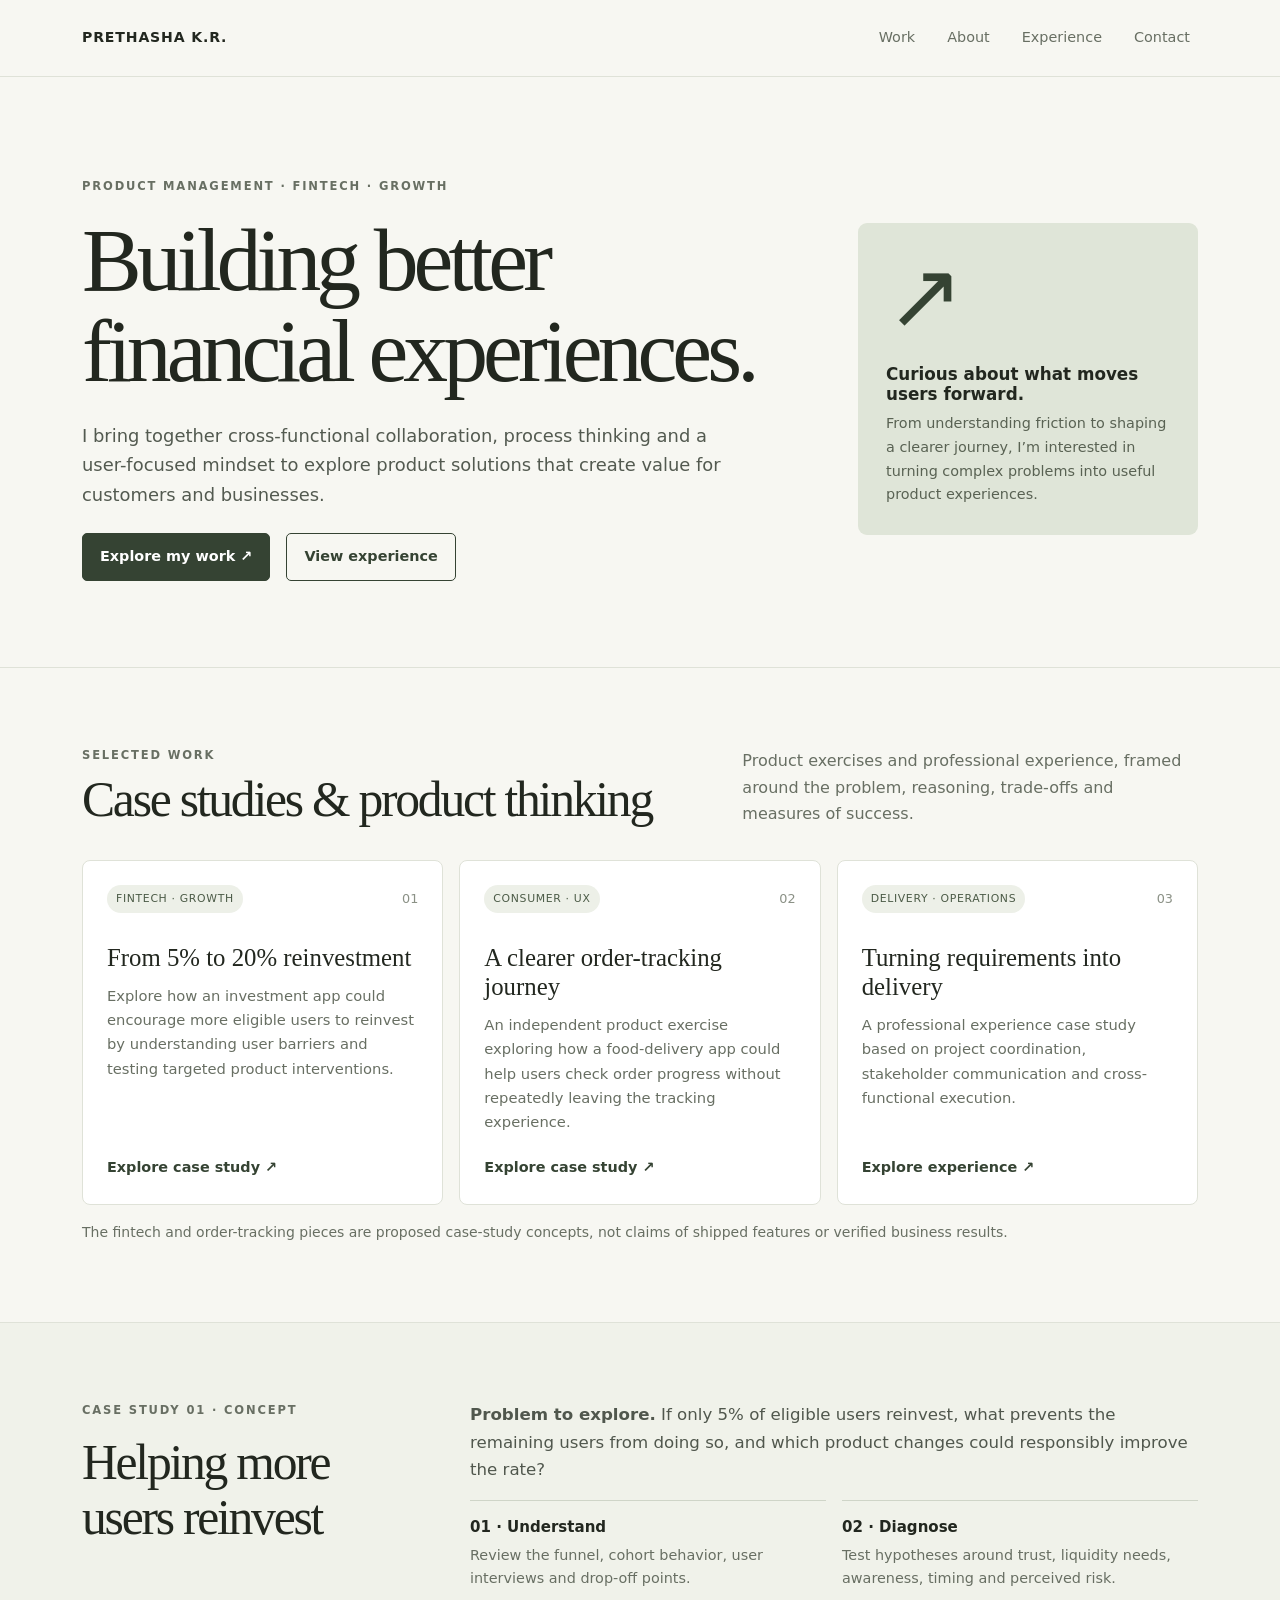
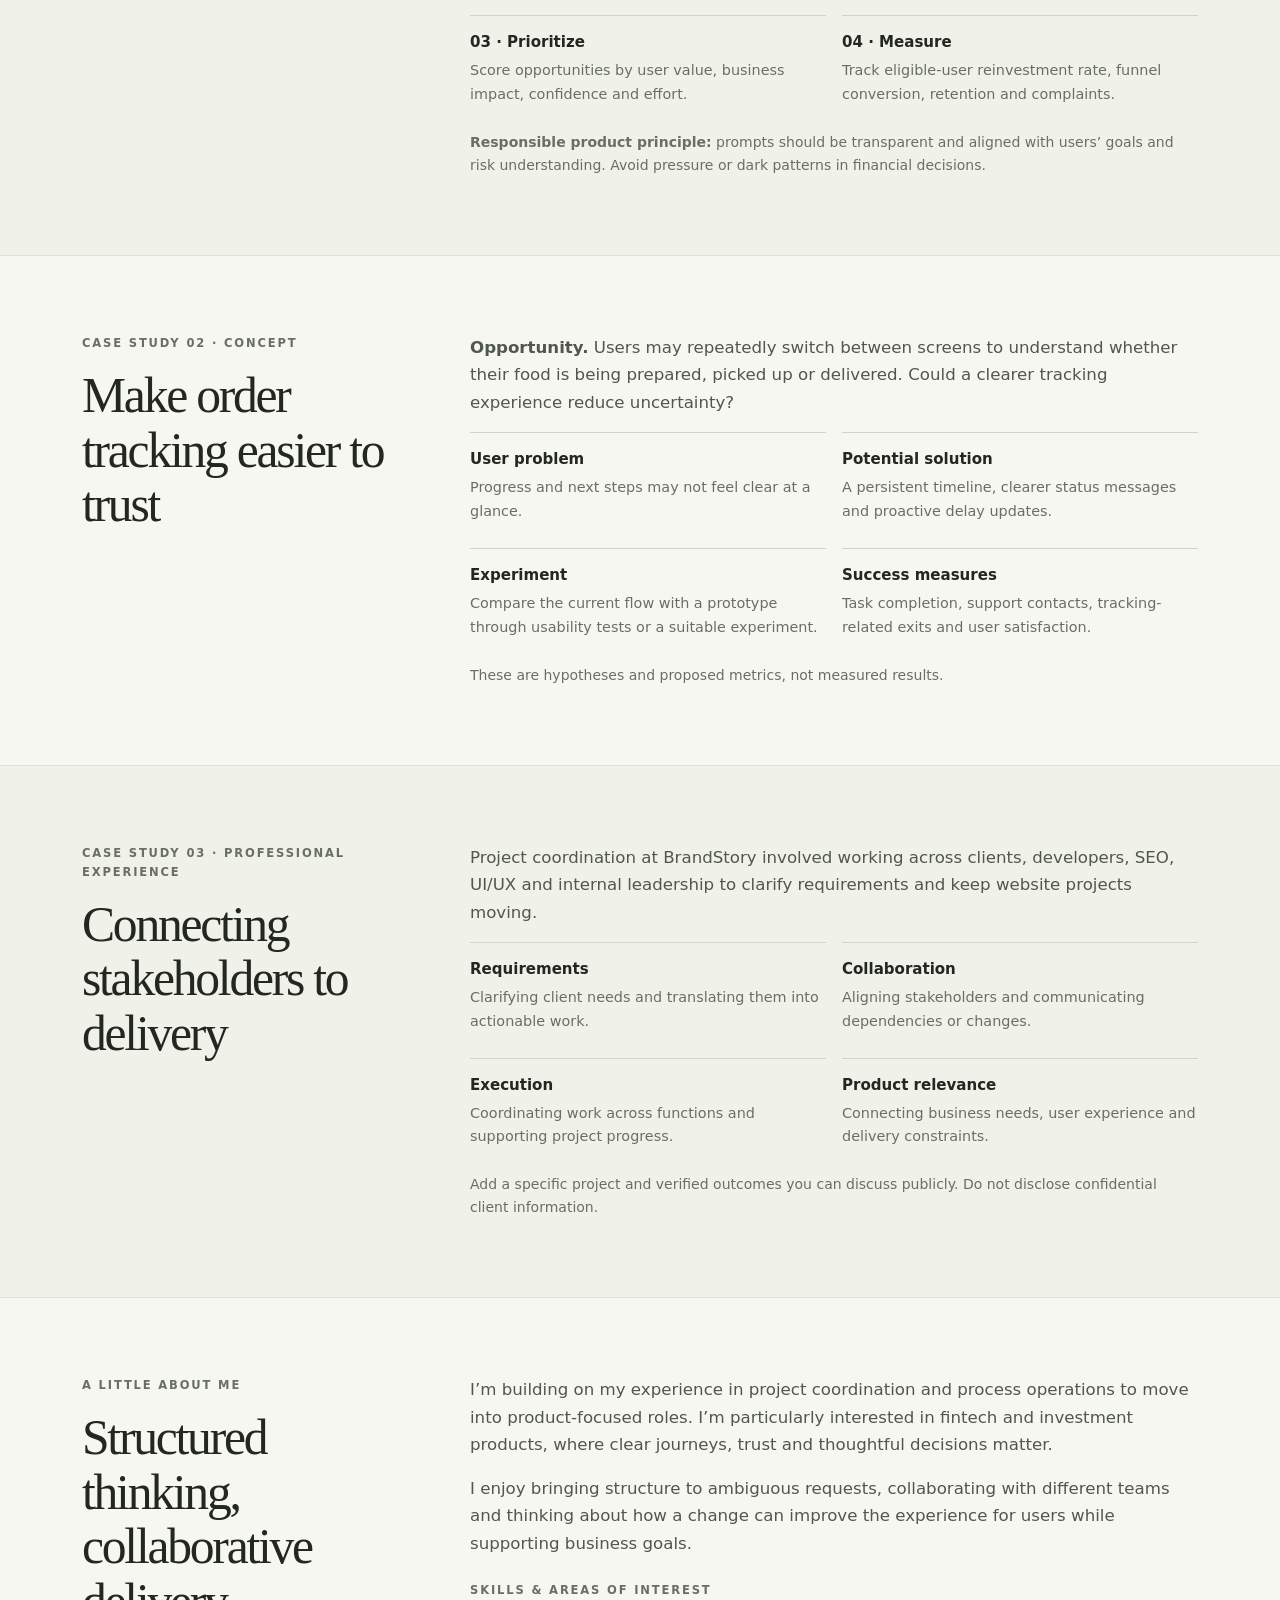
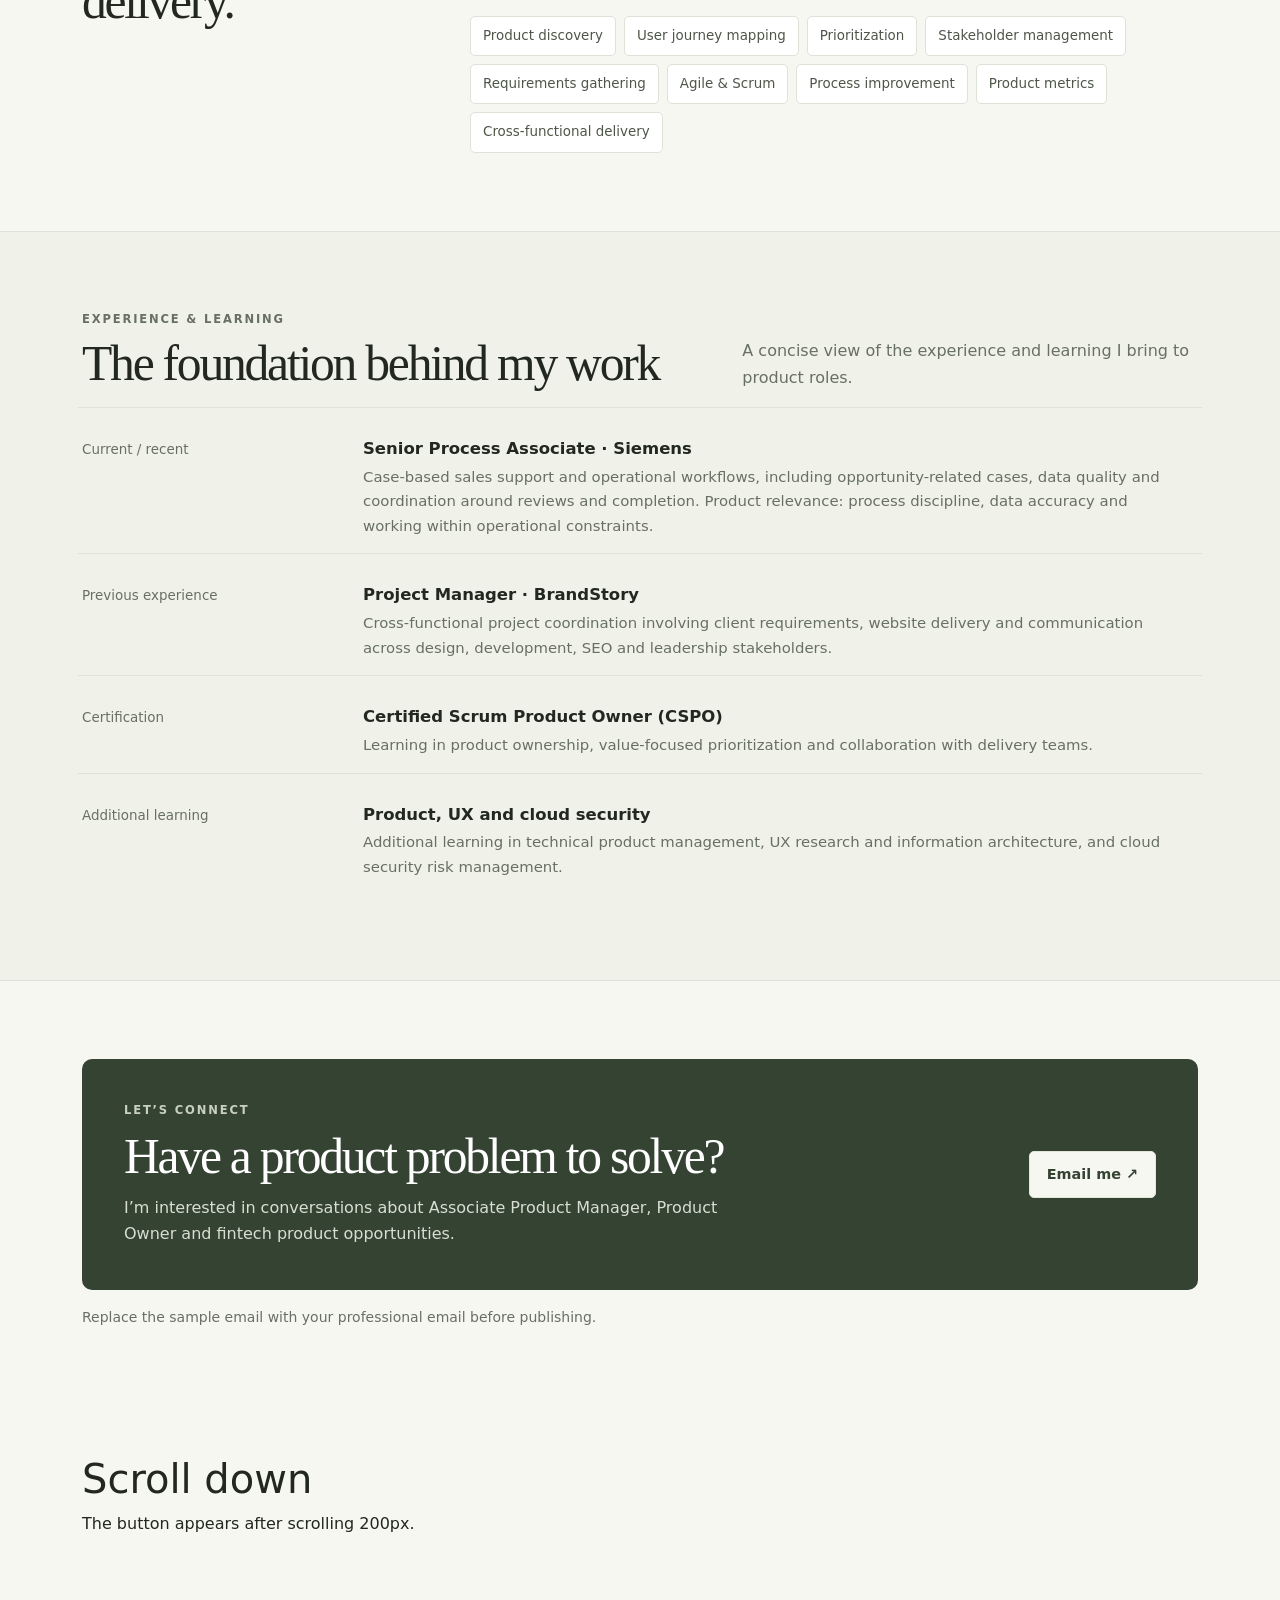
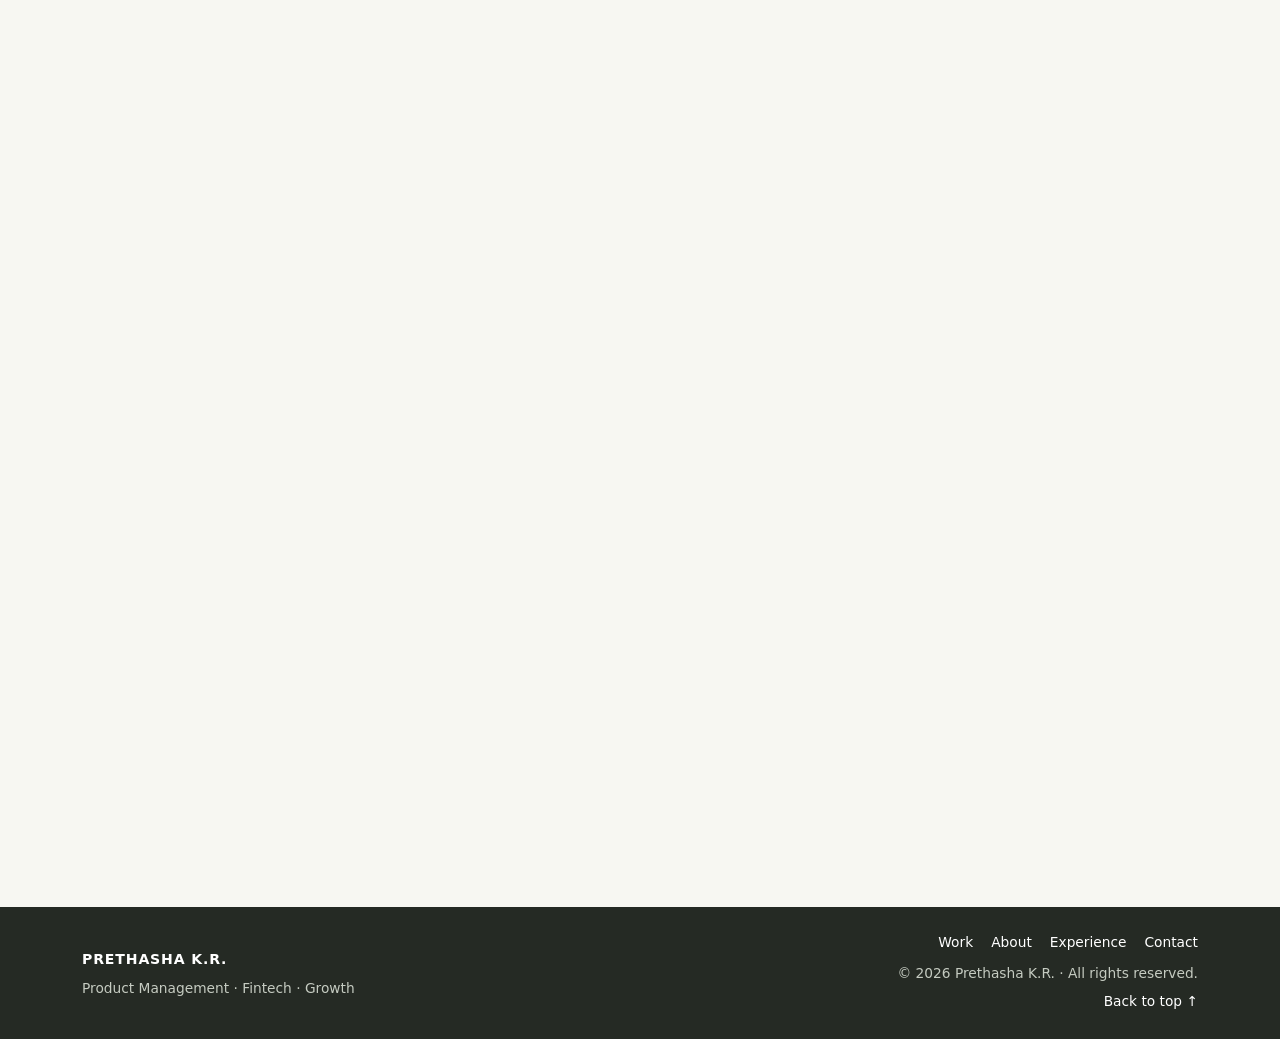
==== commit 729879b5: "tried icon.html" ====
--- a/index.html
+++ b/index.html
@@ -45,8 +45,31 @@
     <div class="experience-item row g-2"><div class="col-md-3 experience-date">Additional learning</div><div class="col-md-9"><h3>Product, UX and cloud security</h3><p>Additional learning in technical product management, UX research and information architecture, and cloud security risk management.</p></div></div>
   </div></section>
   <section class="section-block" id="contact"><div class="container"><div class="contact-panel"><div><p class="eyebrow mb-2">Let’s connect</p><h2>Have a product problem to solve?</h2><p class="mb-0">I’m interested in conversations about Associate Product Manager, Product Owner and fintech product opportunities.</p></div><a class="btn btn-light contact-button" href="mailto:YOUR.EMAIL@example.com">Email me ↗</a></div><p class="small muted-note mt-3 mb-0">Replace the sample email with your professional email before publishing.</p></div></section>
+    <!-- Demo content (remove) -->
+  <div class="container py-5" style="min-height: 300vh;">
+    <h1>Scroll down</h1>
+    <p>The button appears after scrolling 200px.</p>
+  </div>
+
+  <!-- Scroll to top button -->
+  <button id="scrollTopBtn" class="btn btn-primary" aria-label="Scroll to top">
+    <i class="bi bi-arrow-up"></i>
+  </button>    
+  
 </main>
 <footer class="site-footer bg-dark text-light mt-auto"><div class="container py-4"><div class="row align-items-center gy-3"><div class="col-md-6 text-center text-md-start"><a class="footer-brand" href="#home">PRETHASHA K.R.</a><p class="footer-caption mb-0">Product Management · Fintech · Growth</p></div><div class="col-md-6 text-center text-md-end"><nav class="footer-nav mb-2" aria-label="Footer navigation"><a href="#work">Work</a><a href="#about">About</a><a href="#experience">Experience</a><a href="#contact">Contact</a></nav><p class="footer-caption small mb-1">&copy; 2026 Prethasha K.R. · All rights reserved.</p><a class="back-to-top small" href="#home">Back to top ↑</a></div></div></div></footer>
 <script src="https://cdn.jsdelivr.net/npm/bootstrap@5.3.8/dist/js/bootstrap.bundle.min.js"></script>
+   <script> const scrollBtn = document.getElementById('scrollTopBtn');
+
+    // Show/hide button on scroll
+    window.addEventListener('scroll', () => {
+      scrollBtn.style.display = window.scrollY > 200 ? 'block' : 'none';
+    });
+
+    // Smooth scroll to top on click
+    scrollBtn.addEventListener('click', () => {
+      window.scrollTo({ top: 0, behavior: 'smooth' });
+    });
+     </script>
 </body>
 </html>
--- a/style.css
+++ b/style.css
@@ -5,3 +5,14 @@
 .section-block{padding:78px 0;border-top:1px solid var(--line)}.section-soft{background:rgba(223,229,216,.32)}.section-block h2{margin:8px 0 0;font-family:var(--serif);font-size:clamp(2rem,4vw,3.1rem);font-weight:500;letter-spacing:-.045em;line-height:1.1}.section-intro{max-width:450px;color:var(--muted)}.project-card{display:flex;flex-direction:column;min-height:310px;border:1px solid var(--line);border-radius:8px;background:var(--white);padding:24px;transition:transform .2s ease,box-shadow .2s ease}.project-card:hover{transform:translateY(-3px);box-shadow:0 12px 28px rgba(34,39,31,.07)}.project-tag{border-radius:99px;background:#edf0e8;color:#4c5b47;padding:5px 9px;font-size:.68rem;letter-spacing:.06em;text-transform:uppercase}.project-number{color:#8b9186;font-size:.8rem}.project-card h3{margin:30px 0 12px;font-family:var(--serif);font-size:1.55rem;font-weight:500;line-height:1.18}.project-card p{margin-bottom:22px;color:var(--muted);font-size:.92rem}.card-link{margin-top:auto;color:var(--deep);font-size:.9rem;font-weight:750;text-decoration:none}.card-link:hover{text-decoration:underline;text-underline-offset:4px}.muted-note{color:var(--muted)}.case-lead,.about-copy{max-width:800px;color:#50574d;font-size:1.04rem}.mini-insight{height:100%;border-top:1px solid #cfd5c8;padding:17px 0 8px}.mini-insight h3{font-size:.94rem;font-weight:750}.mini-insight p{margin-bottom:0;color:var(--muted);font-size:.9rem}.skill-chip{display:inline-block;border:1px solid var(--line);border-radius:5px;background:var(--white);padding:8px 12px;color:#4e5649;font-size:.84rem}.experience-item{border-top:1px solid var(--line);padding:23px 0}.experience-date{color:var(--muted);font-size:.84rem}.experience-item h3{margin:0 0 6px;font-size:1.03rem;font-weight:750}.experience-item p{max-width:800px;margin:0;color:var(--muted);font-size:.93rem}
 .contact-panel{display:flex;align-items:center;justify-content:space-between;gap:28px;border-radius:10px;background:var(--deep);padding:42px;color:var(--white)}.contact-panel .eyebrow{color:#c8d0c0}.contact-panel h2{max-width:680px;margin:10px 0;color:var(--white)}.contact-panel p:not(.eyebrow){max-width:600px;color:#d8ded3}.contact-button{flex-shrink:0;border:1px solid #e2e7dc;background:var(--paper);color:var(--deep);white-space:nowrap}.contact-button:hover,.contact-button:focus{border-color:var(--white);background:var(--sage);color:var(--deep)}
 .site-footer{flex-shrink:0;margin-top:auto;background:#252a24!important}.site-footer .footer-brand{display:inline-block;margin-bottom:5px;color:var(--white)}.footer-caption{color:#c5cbc1;font-size:.86rem}.footer-nav{display:flex;flex-wrap:wrap;justify-content:center;gap:18px}.footer-nav a,.back-to-top{color:var(--white);font-size:.86rem;text-decoration:none}.footer-nav a:hover,.back-to-top:hover{color:#dfe5d8;text-decoration:underline;text-underline-offset:4px}@media(min-width:768px){.footer-nav{justify-content:flex-end}}@media(max-width:767.98px){.navbar{min-height:66px}.hero-section{padding:66px 0 58px}.hero-note{min-height:230px}.section-block{padding:58px 0}.contact-panel{align-items:flex-start;flex-direction:column;padding:28px}}@media(max-width:480px){.hero-section h1{font-size:3.1rem}.project-card{min-height:270px}}
+ #scrollTopBtn {
+      position: fixed;
+      bottom: 24px;
+      right: 24px;
+      width: 46px;
+      height: 46px;
+      display: none;            /* hidden until user scrolls */
+      z-index: 1050;
+      border-radius: 50%;
+      box-shadow: 0 4px 10px rgba(0, 0, 0, 0.25);
+    }
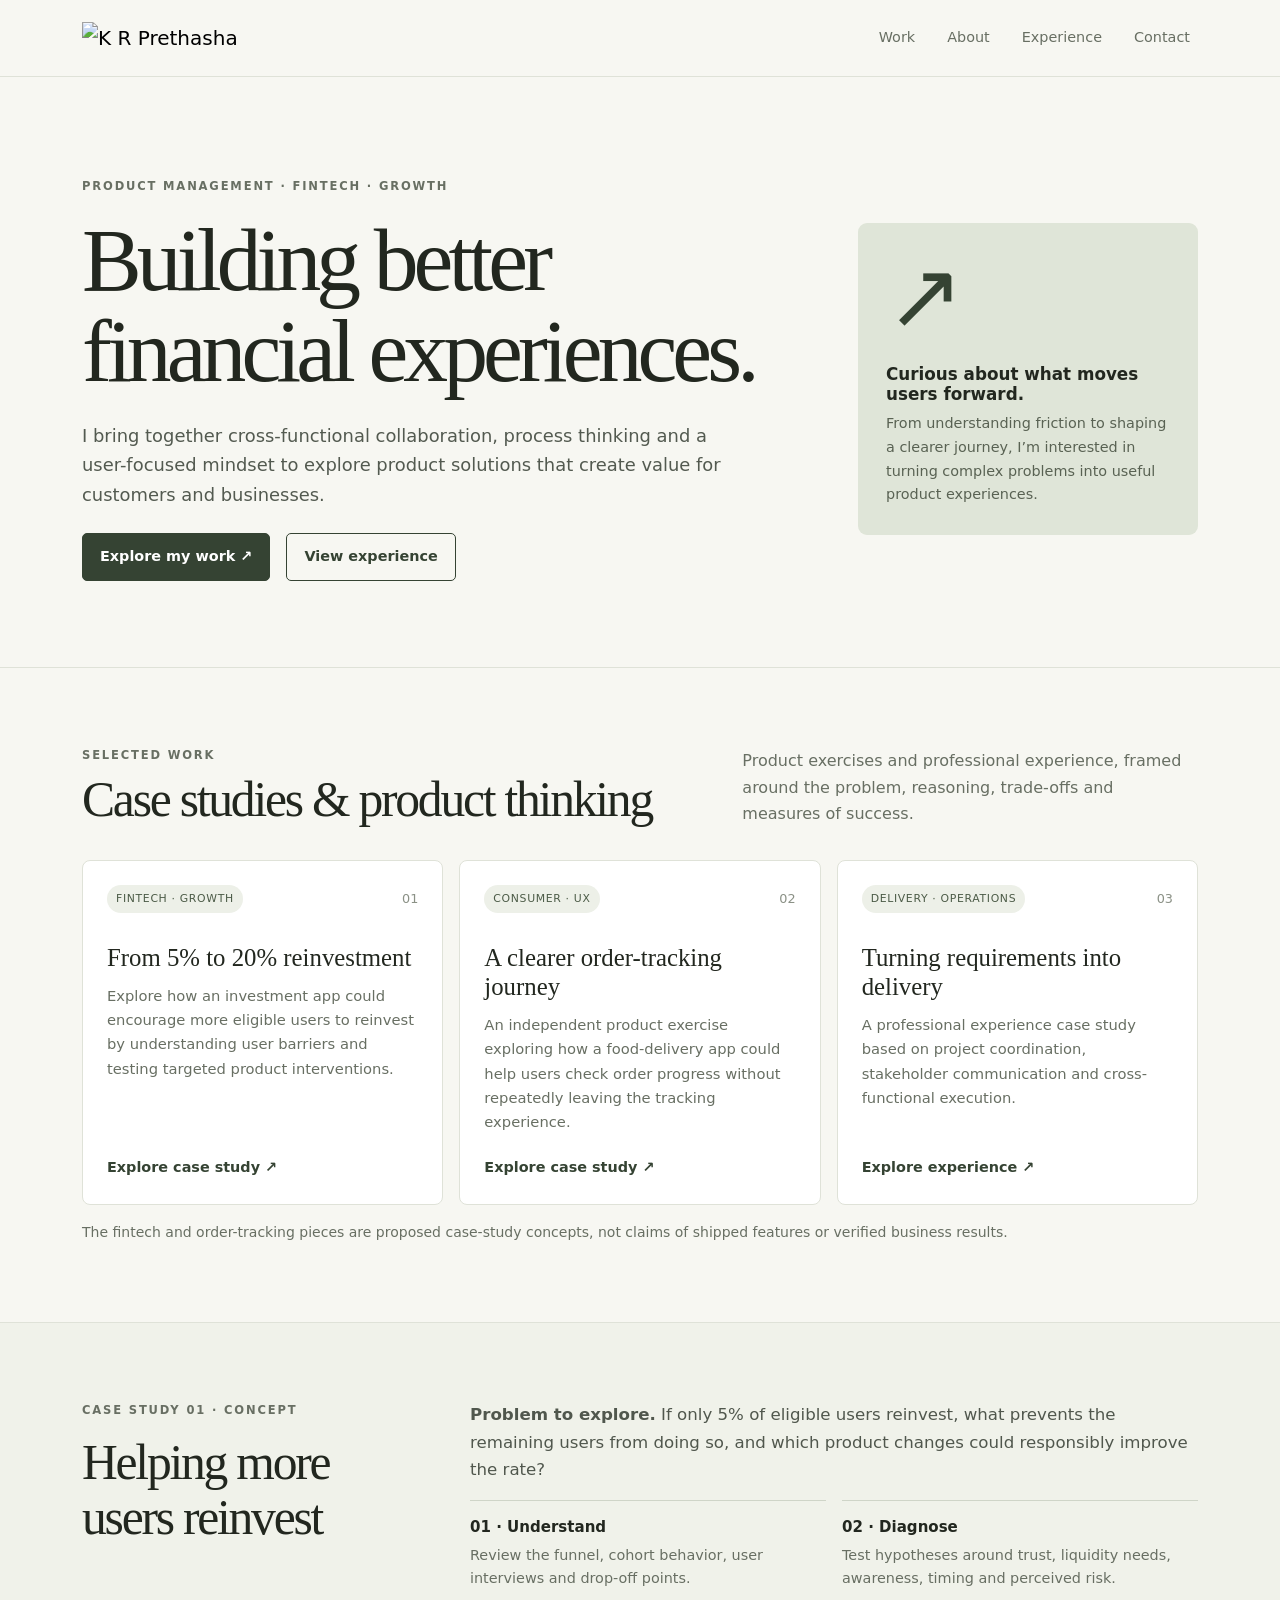
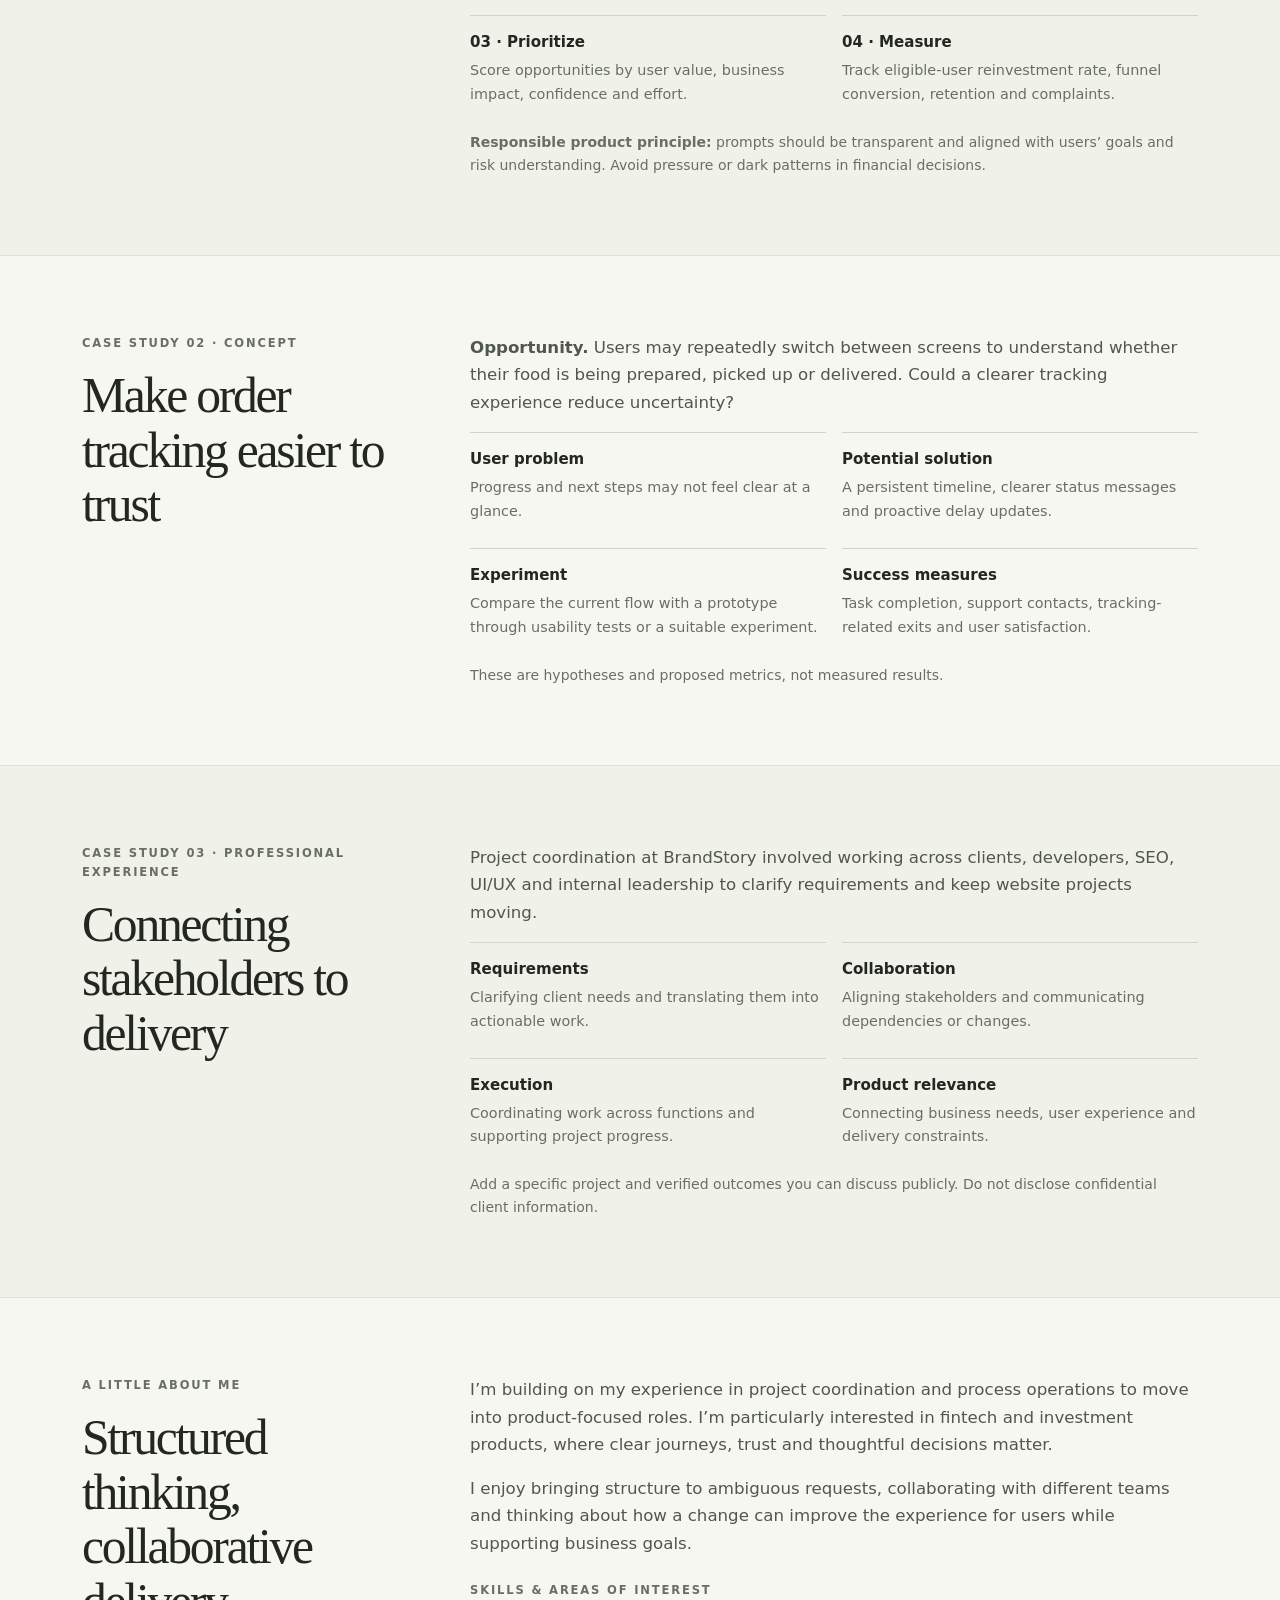
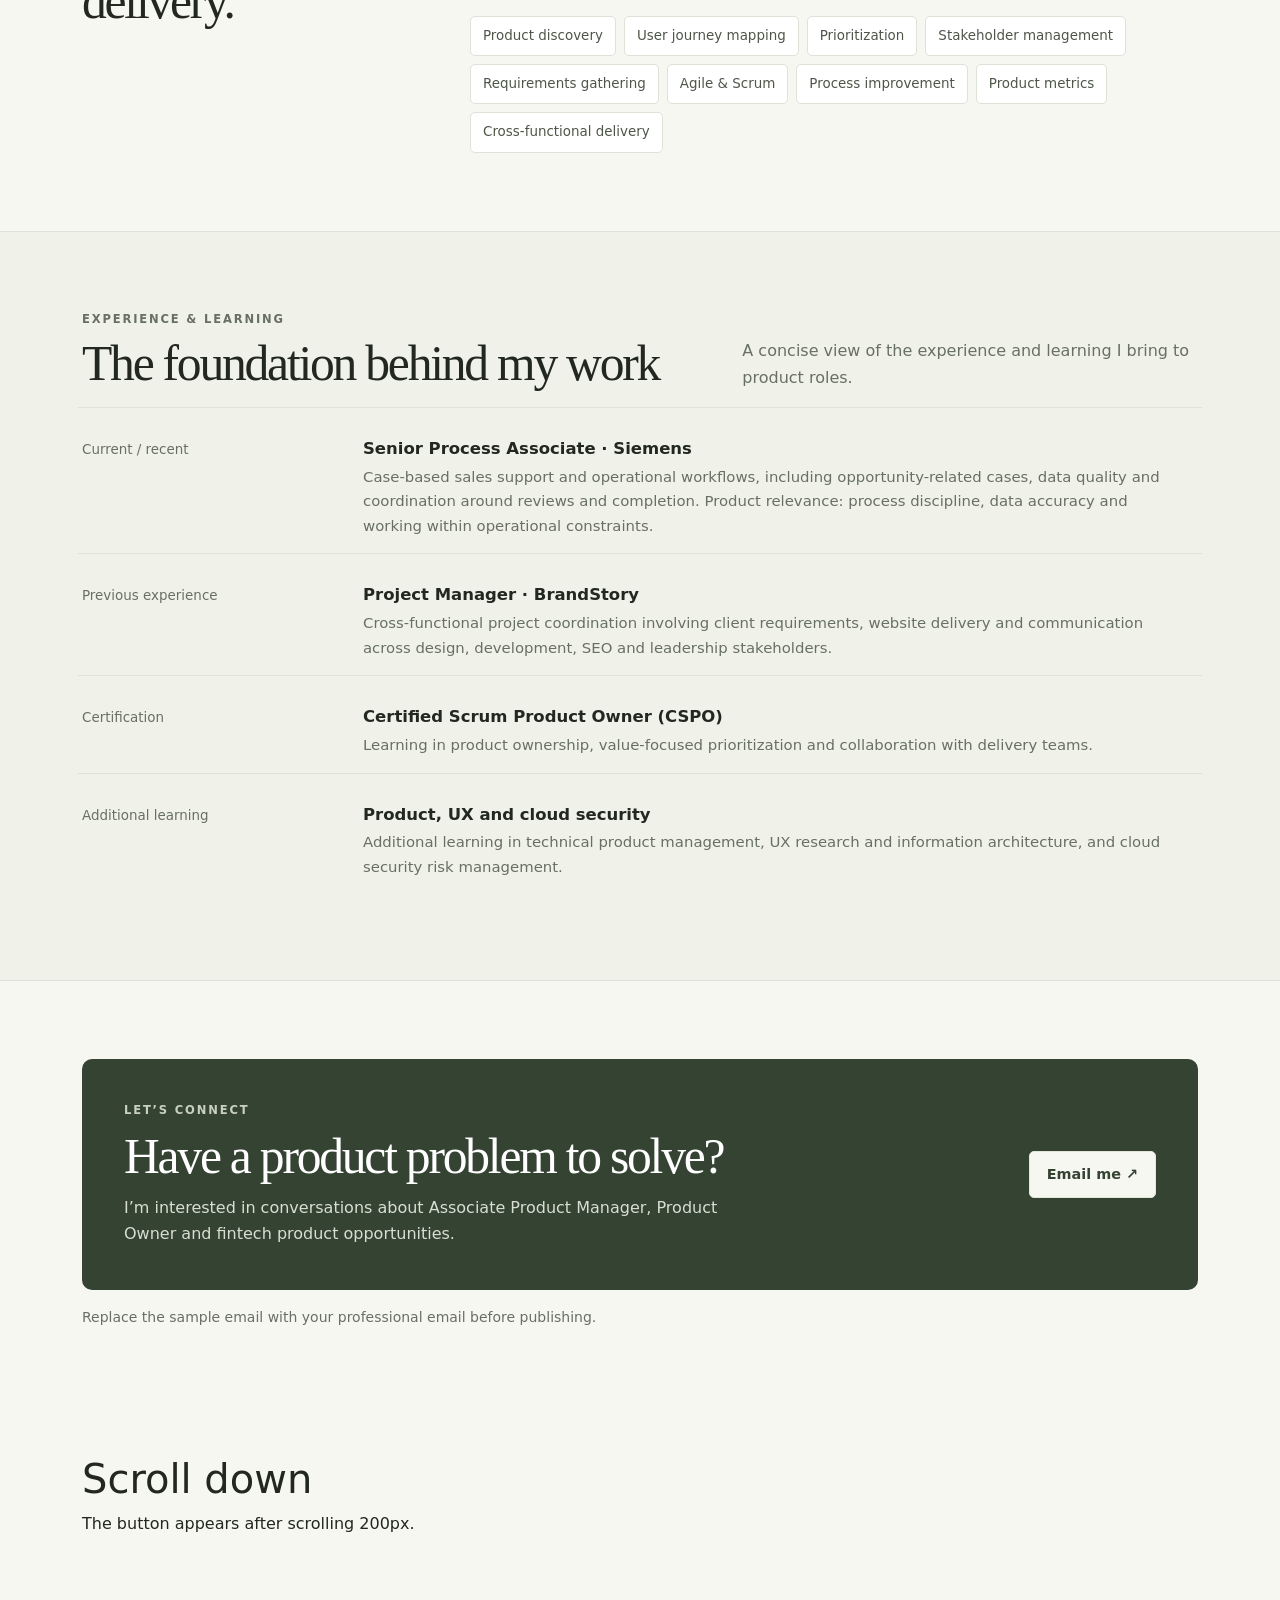
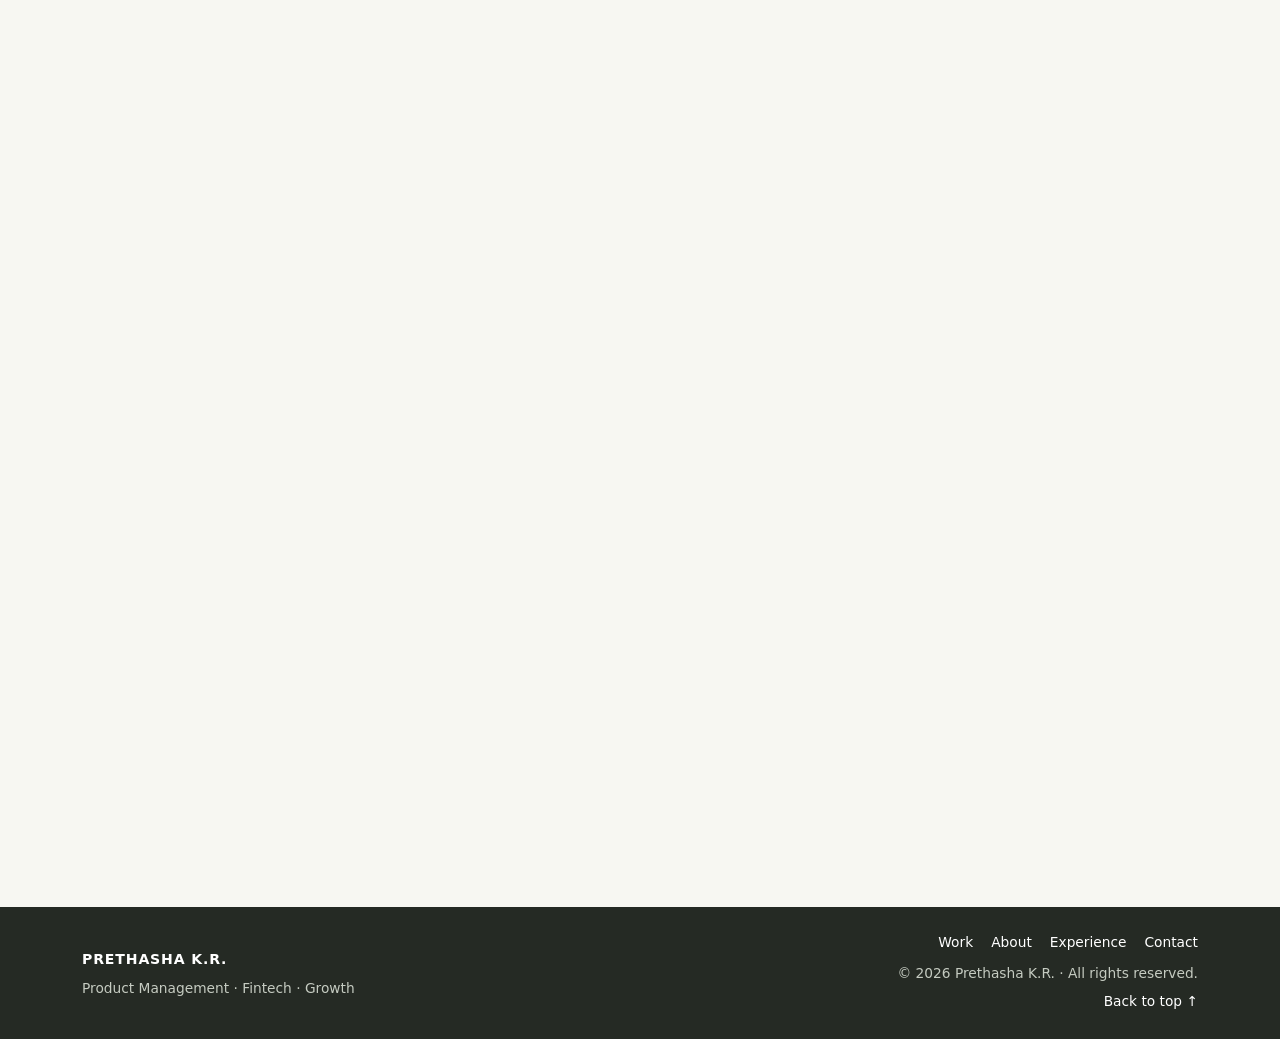
==== commit a0e1507f: "index.html Updated the header icon" ====
--- a/index.html
+++ b/index.html
@@ -12,7 +12,9 @@
 <header class="site-header">
   <nav class="navbar navbar-expand-lg">
     <div class="container">
-      <a class="navbar-brand brand-mark" href="#home">PRETHASHA K.R.</a>
+      <a class="navbar-brand" href="#home">
+        <img src="Images/kr_prethasha.svg" alt="K R Prethasha" height="55">
+      </a>
       <button class="navbar-toggler" type="button" data-bs-toggle="collapse" data-bs-target="#portfolioNav" aria-controls="portfolioNav" aria-expanded="false" aria-label="Toggle navigation"><span class="navbar-toggler-icon"></span></button>
       <div class="collapse navbar-collapse" id="portfolioNav">
         <ul class="navbar-nav ms-auto align-items-lg-center gap-lg-3">
@@ -45,7 +47,8 @@
     <div class="experience-item row g-2"><div class="col-md-3 experience-date">Additional learning</div><div class="col-md-9"><h3>Product, UX and cloud security</h3><p>Additional learning in technical product management, UX research and information architecture, and cloud security risk management.</p></div></div>
   </div></section>
   <section class="section-block" id="contact"><div class="container"><div class="contact-panel"><div><p class="eyebrow mb-2">Let’s connect</p><h2>Have a product problem to solve?</h2><p class="mb-0">I’m interested in conversations about Associate Product Manager, Product Owner and fintech product opportunities.</p></div><a class="btn btn-light contact-button" href="mailto:YOUR.EMAIL@example.com">Email me ↗</a></div><p class="small muted-note mt-3 mb-0">Replace the sample email with your professional email before publishing.</p></div></section>
-    <!-- Demo content (remove) -->
+<section>
+  <!-- Demo content (remove) -->
   <div class="container py-5" style="min-height: 300vh;">
     <h1>Scroll down</h1>
     <p>The button appears after scrolling 200px.</p>
@@ -54,7 +57,8 @@
   <!-- Scroll to top button -->
   <button id="scrollTopBtn" class="btn btn-primary" aria-label="Scroll to top">
     <i class="bi bi-arrow-up"></i>
-  </button>    
+  </button>   
+</section>     
   
 </main>
 <footer class="site-footer bg-dark text-light mt-auto"><div class="container py-4"><div class="row align-items-center gy-3"><div class="col-md-6 text-center text-md-start"><a class="footer-brand" href="#home">PRETHASHA K.R.</a><p class="footer-caption mb-0">Product Management · Fintech · Growth</p></div><div class="col-md-6 text-center text-md-end"><nav class="footer-nav mb-2" aria-label="Footer navigation"><a href="#work">Work</a><a href="#about">About</a><a href="#experience">Experience</a><a href="#contact">Contact</a></nav><p class="footer-caption small mb-1">&copy; 2026 Prethasha K.R. · All rights reserved.</p><a class="back-to-top small" href="#home">Back to top ↑</a></div></div></div></footer>
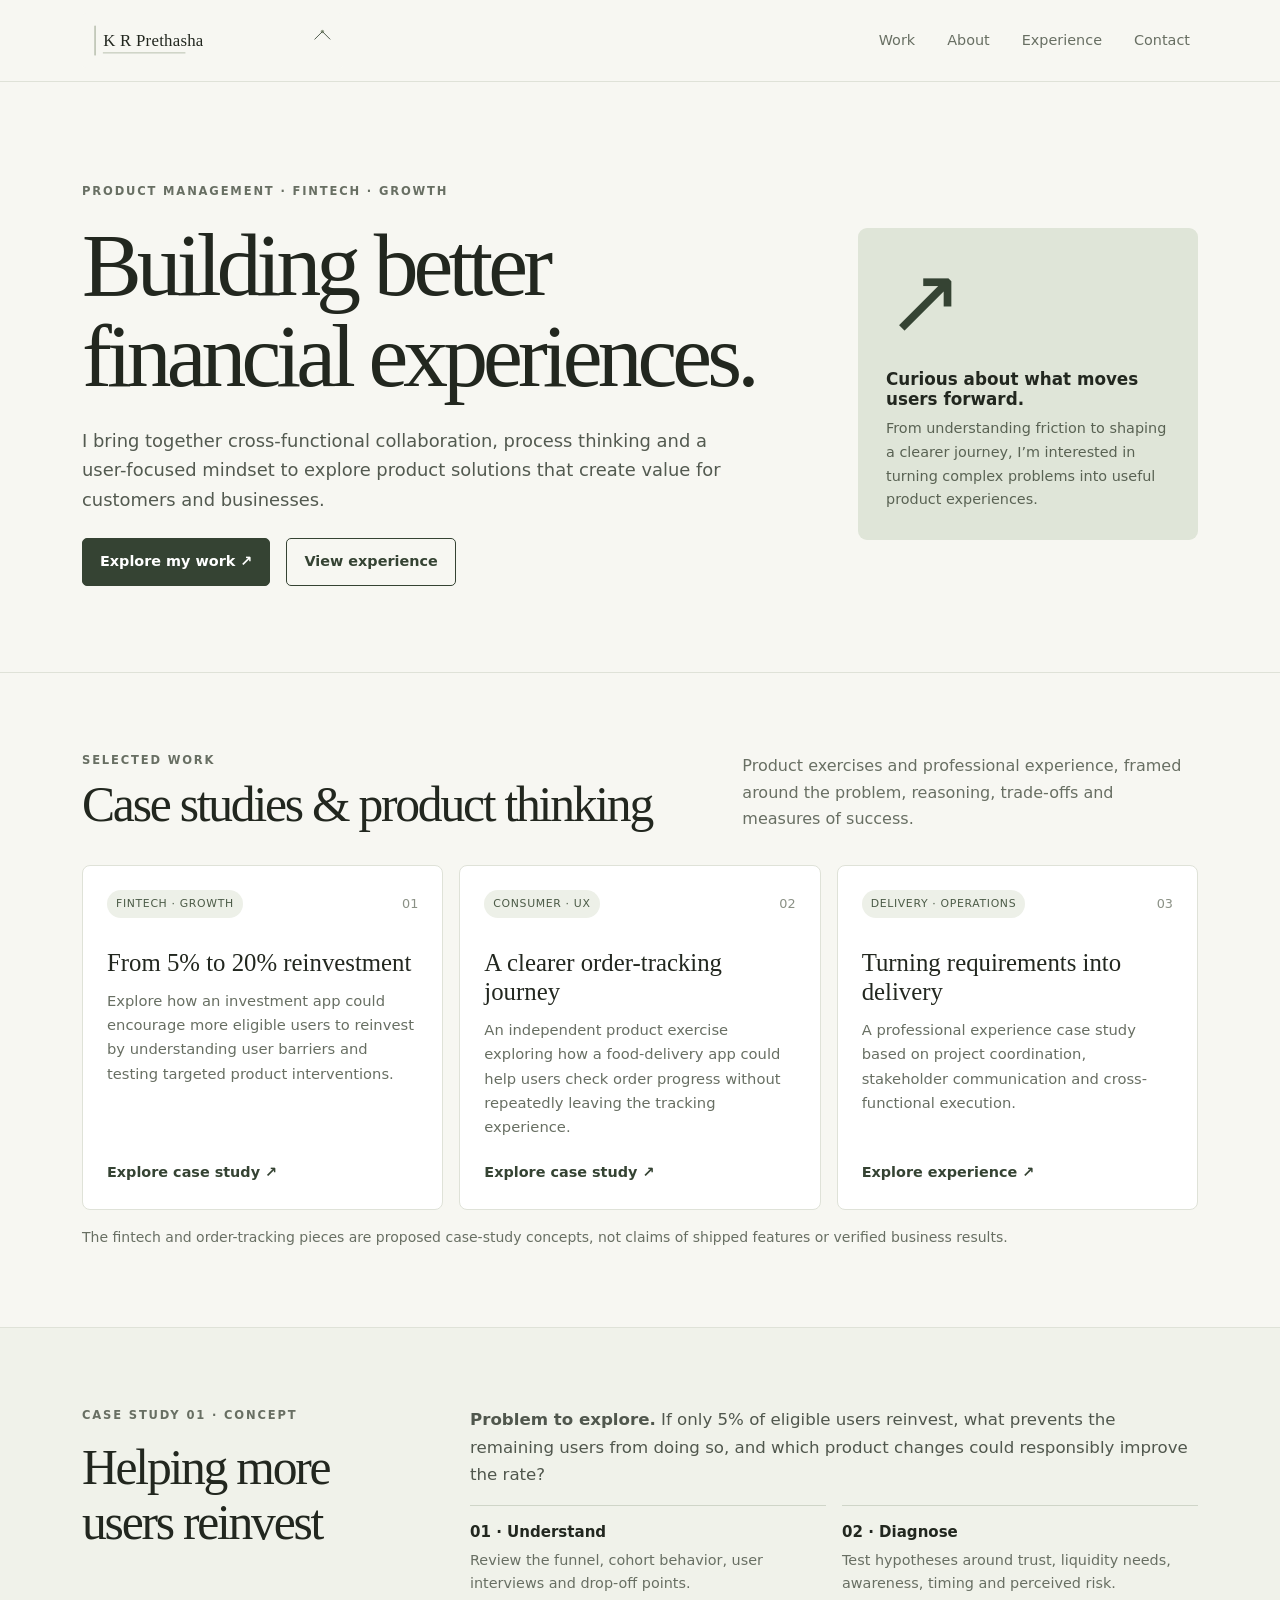
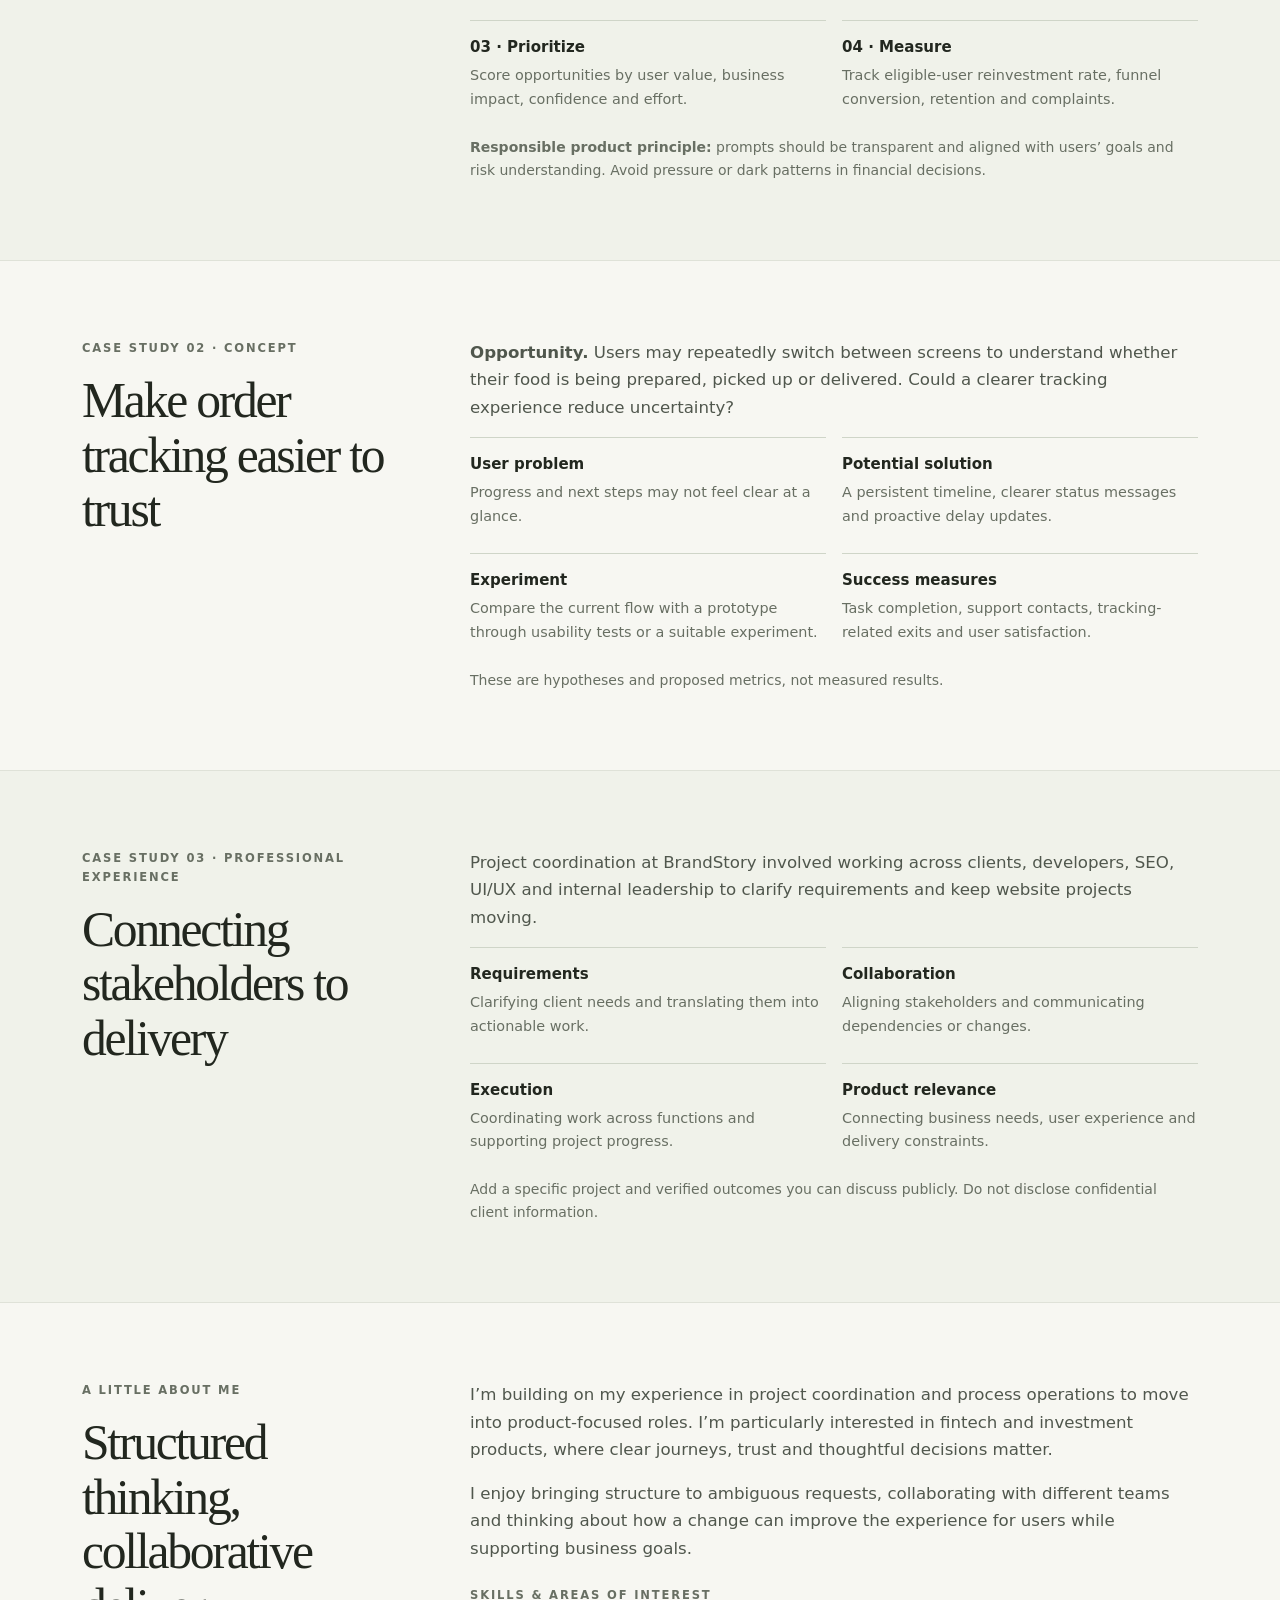
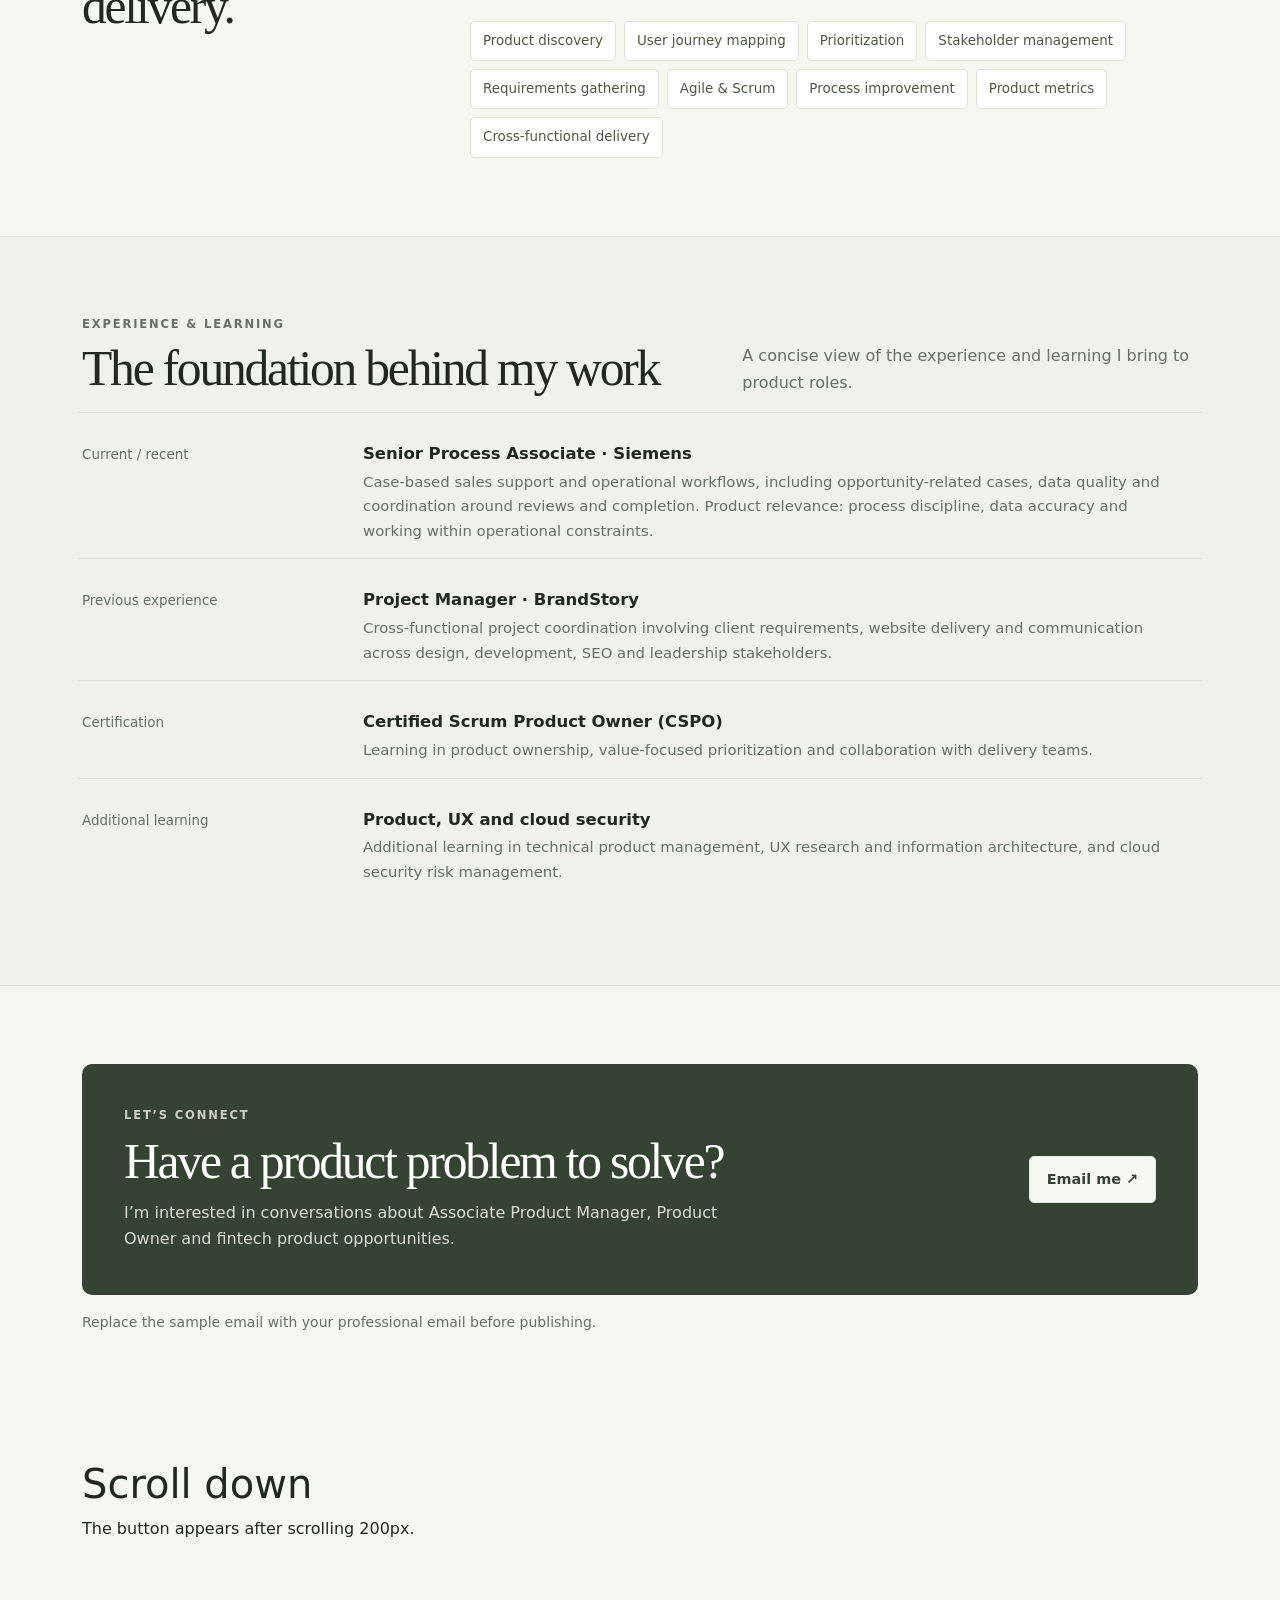
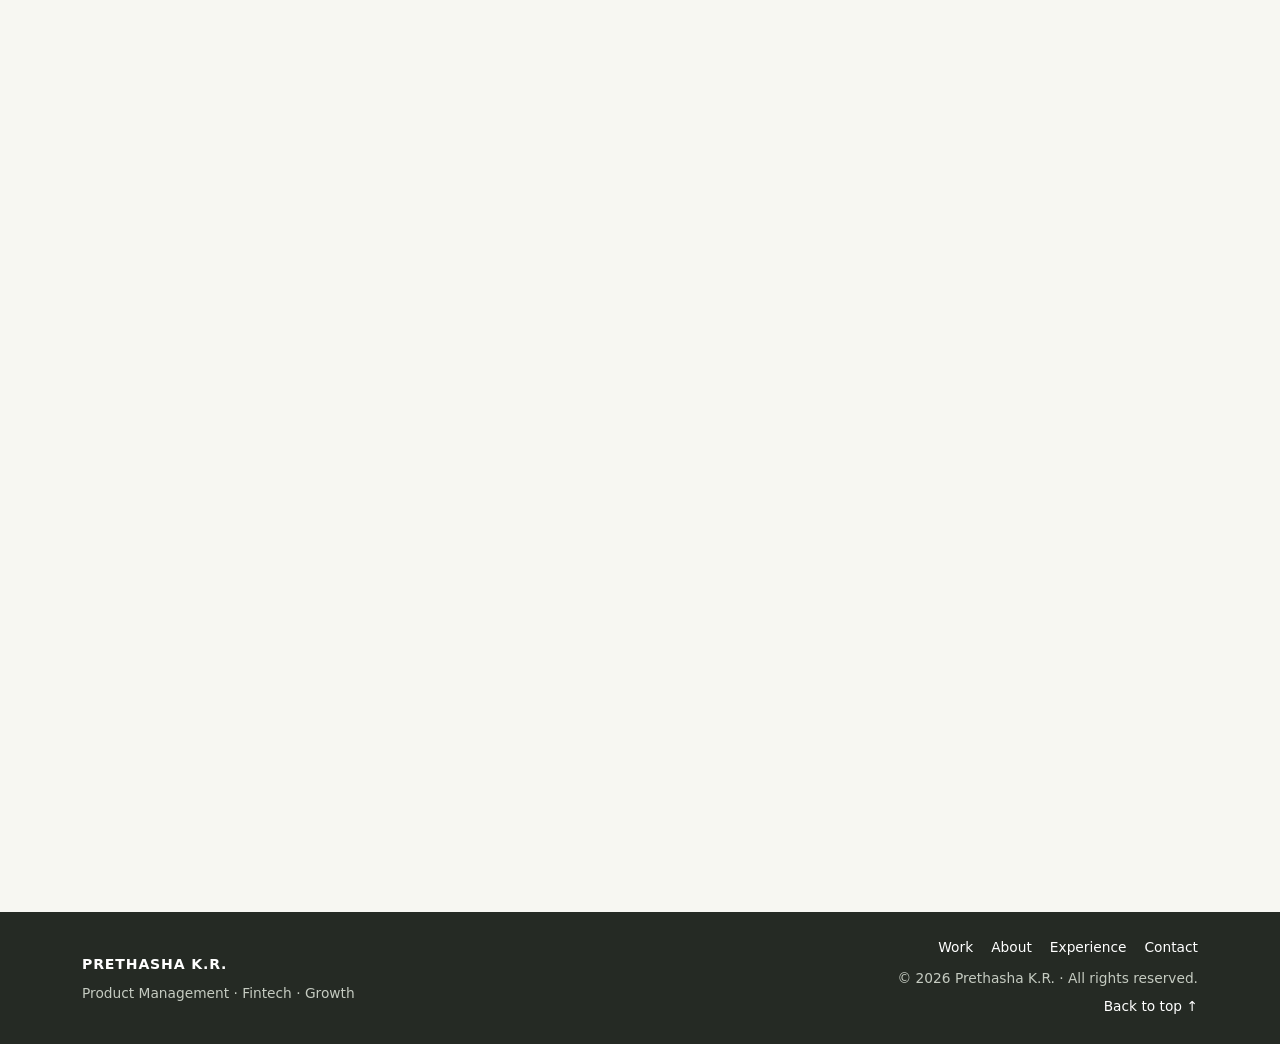
==== commit 5781346c: "index.html" ====
--- a/index.html
+++ b/index.html
@@ -13,7 +13,7 @@
   <nav class="navbar navbar-expand-lg">
     <div class="container">
       <a class="navbar-brand" href="#home">
-        <img src="Images/kr_prethasha.svg" alt="K R Prethasha" height="55">
+        <img src="images/kr_prethasha.svg" alt="K R Prethasha" height="55">
       </a>
       <button class="navbar-toggler" type="button" data-bs-toggle="collapse" data-bs-target="#portfolioNav" aria-controls="portfolioNav" aria-expanded="false" aria-label="Toggle navigation"><span class="navbar-toggler-icon"></span></button>
       <div class="collapse navbar-collapse" id="portfolioNav">
